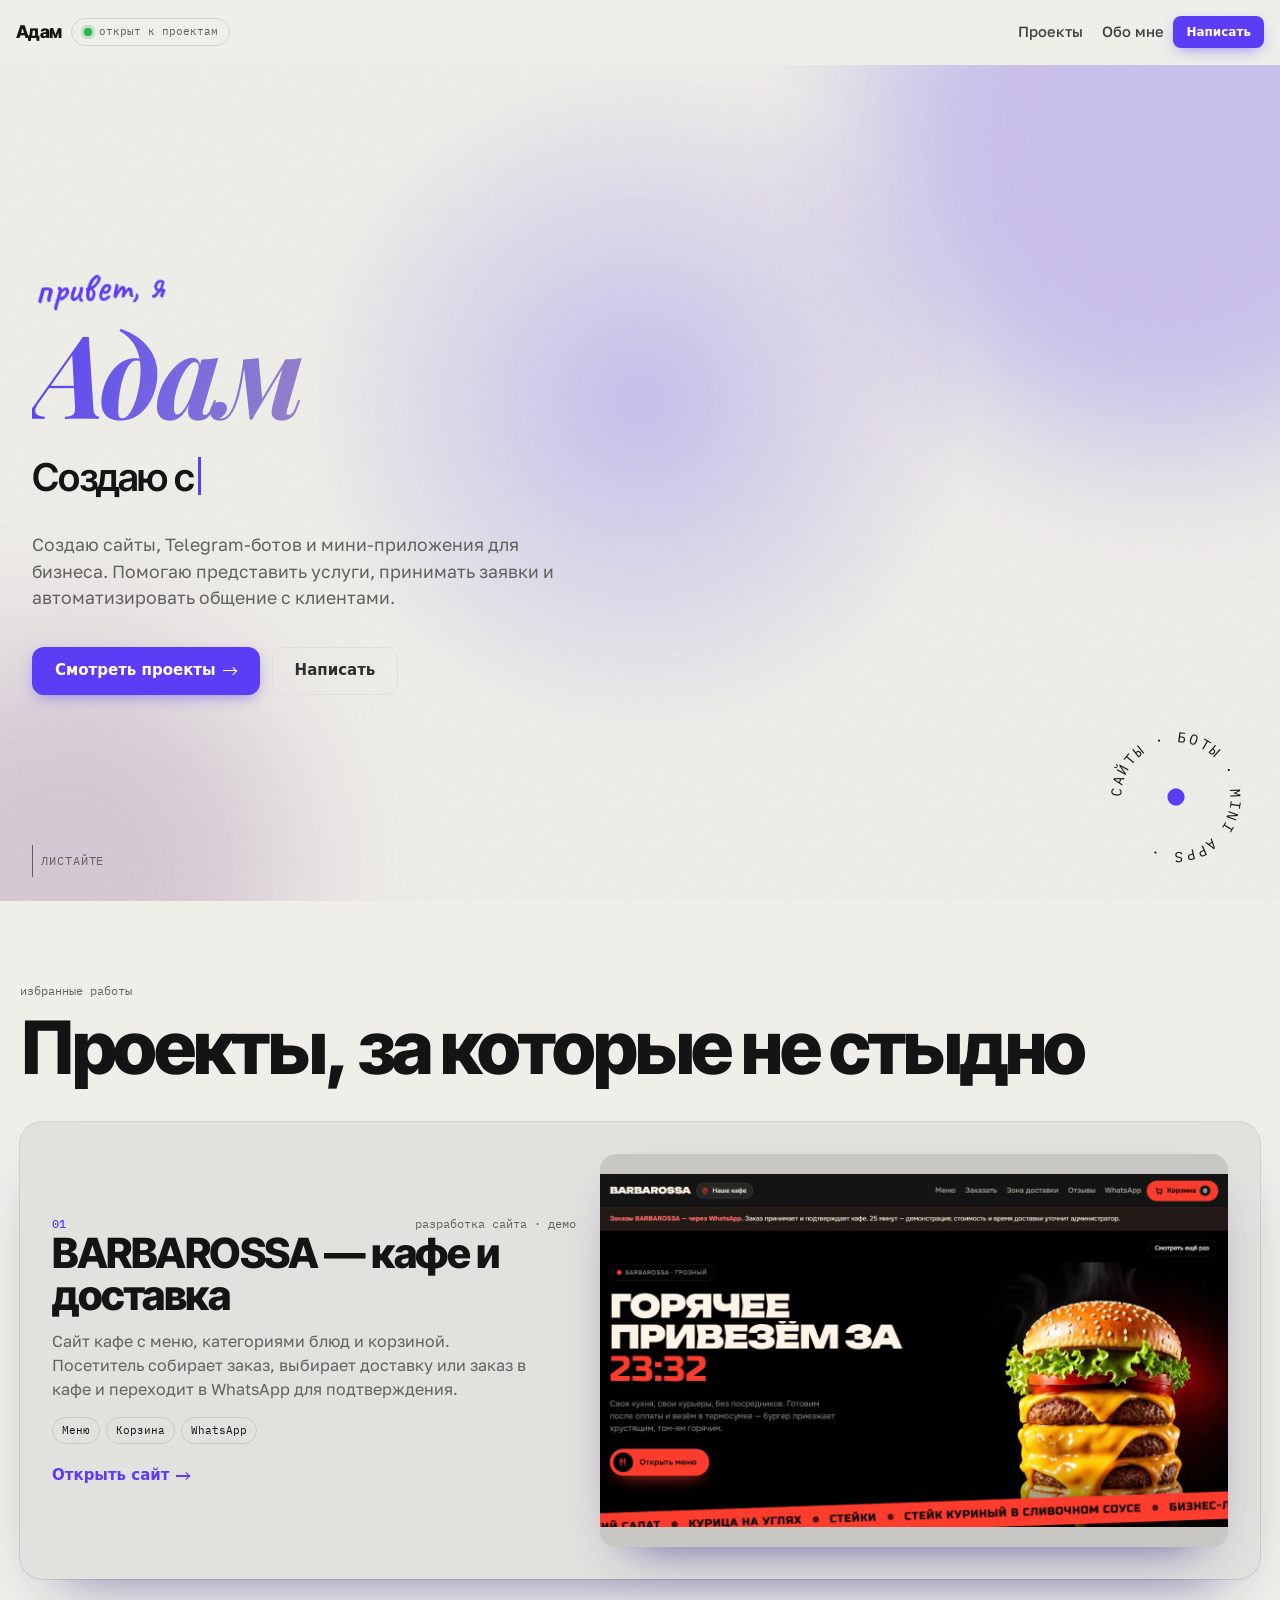
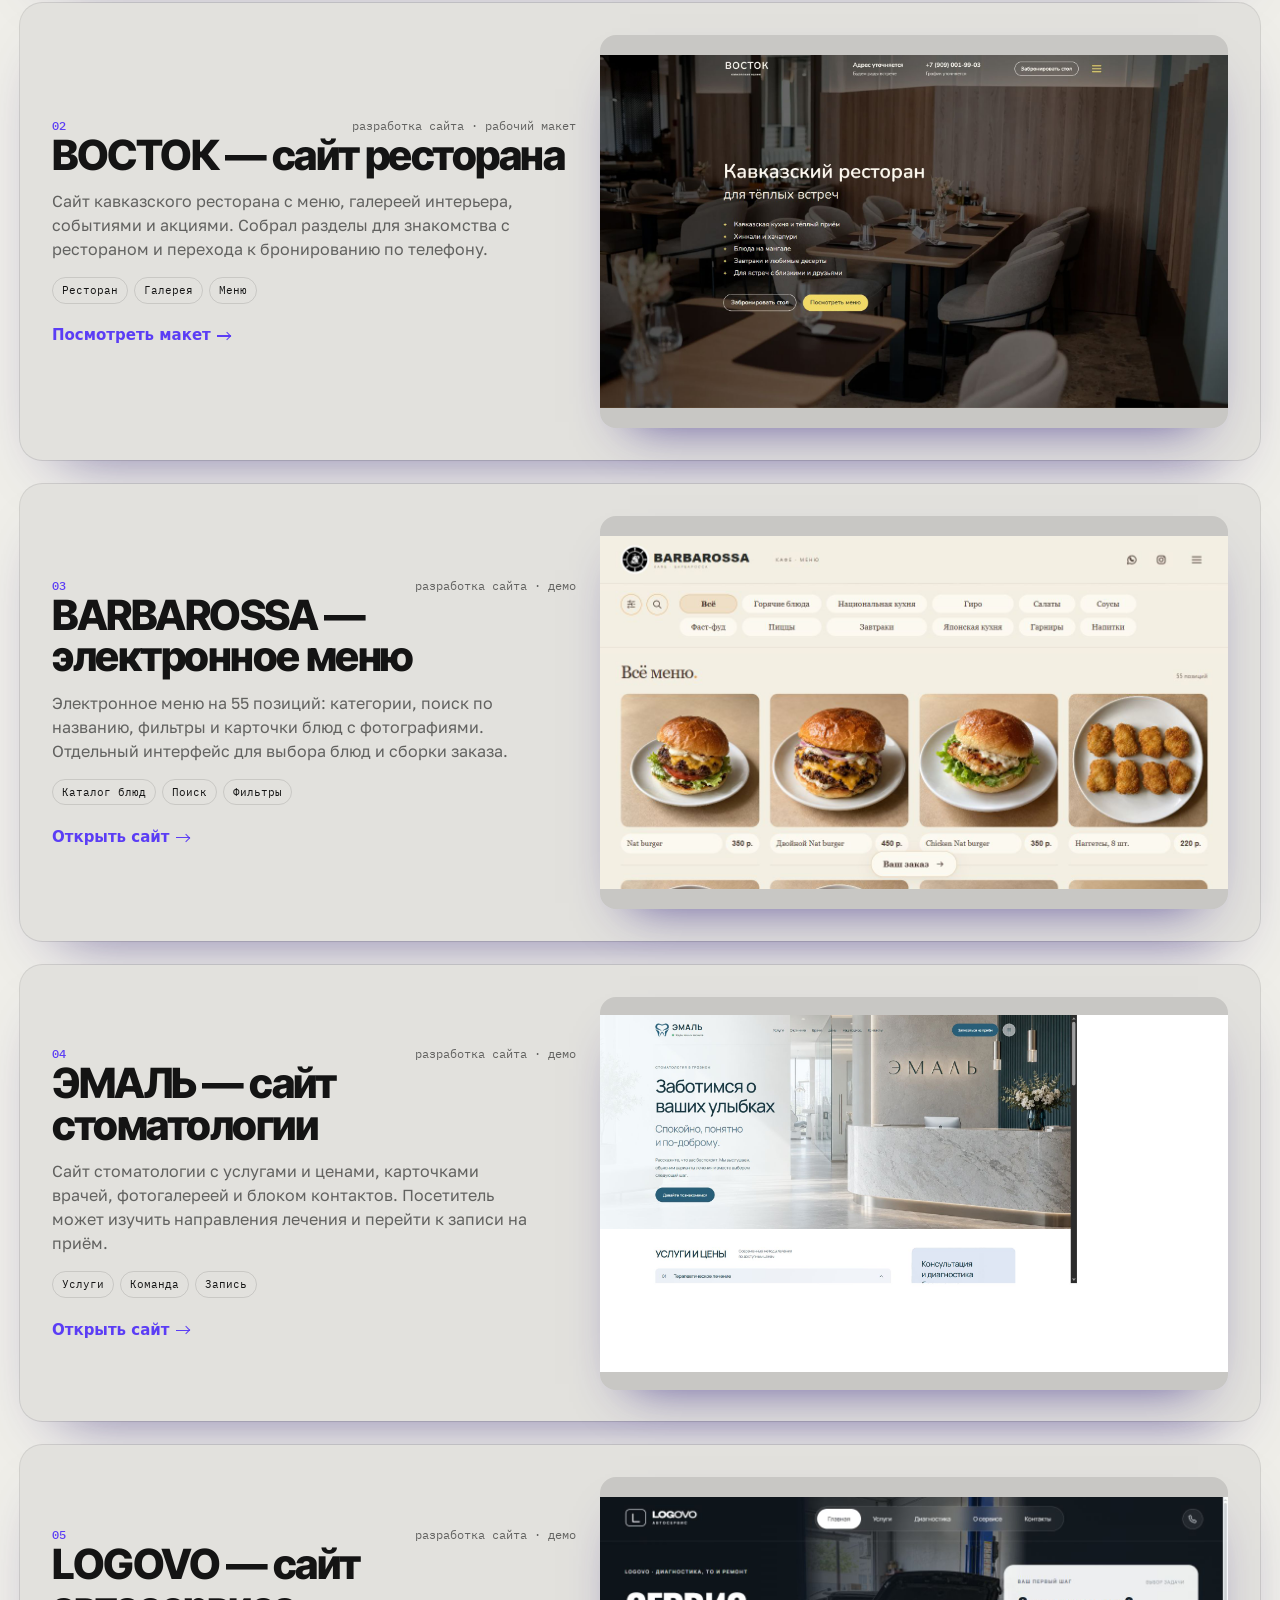
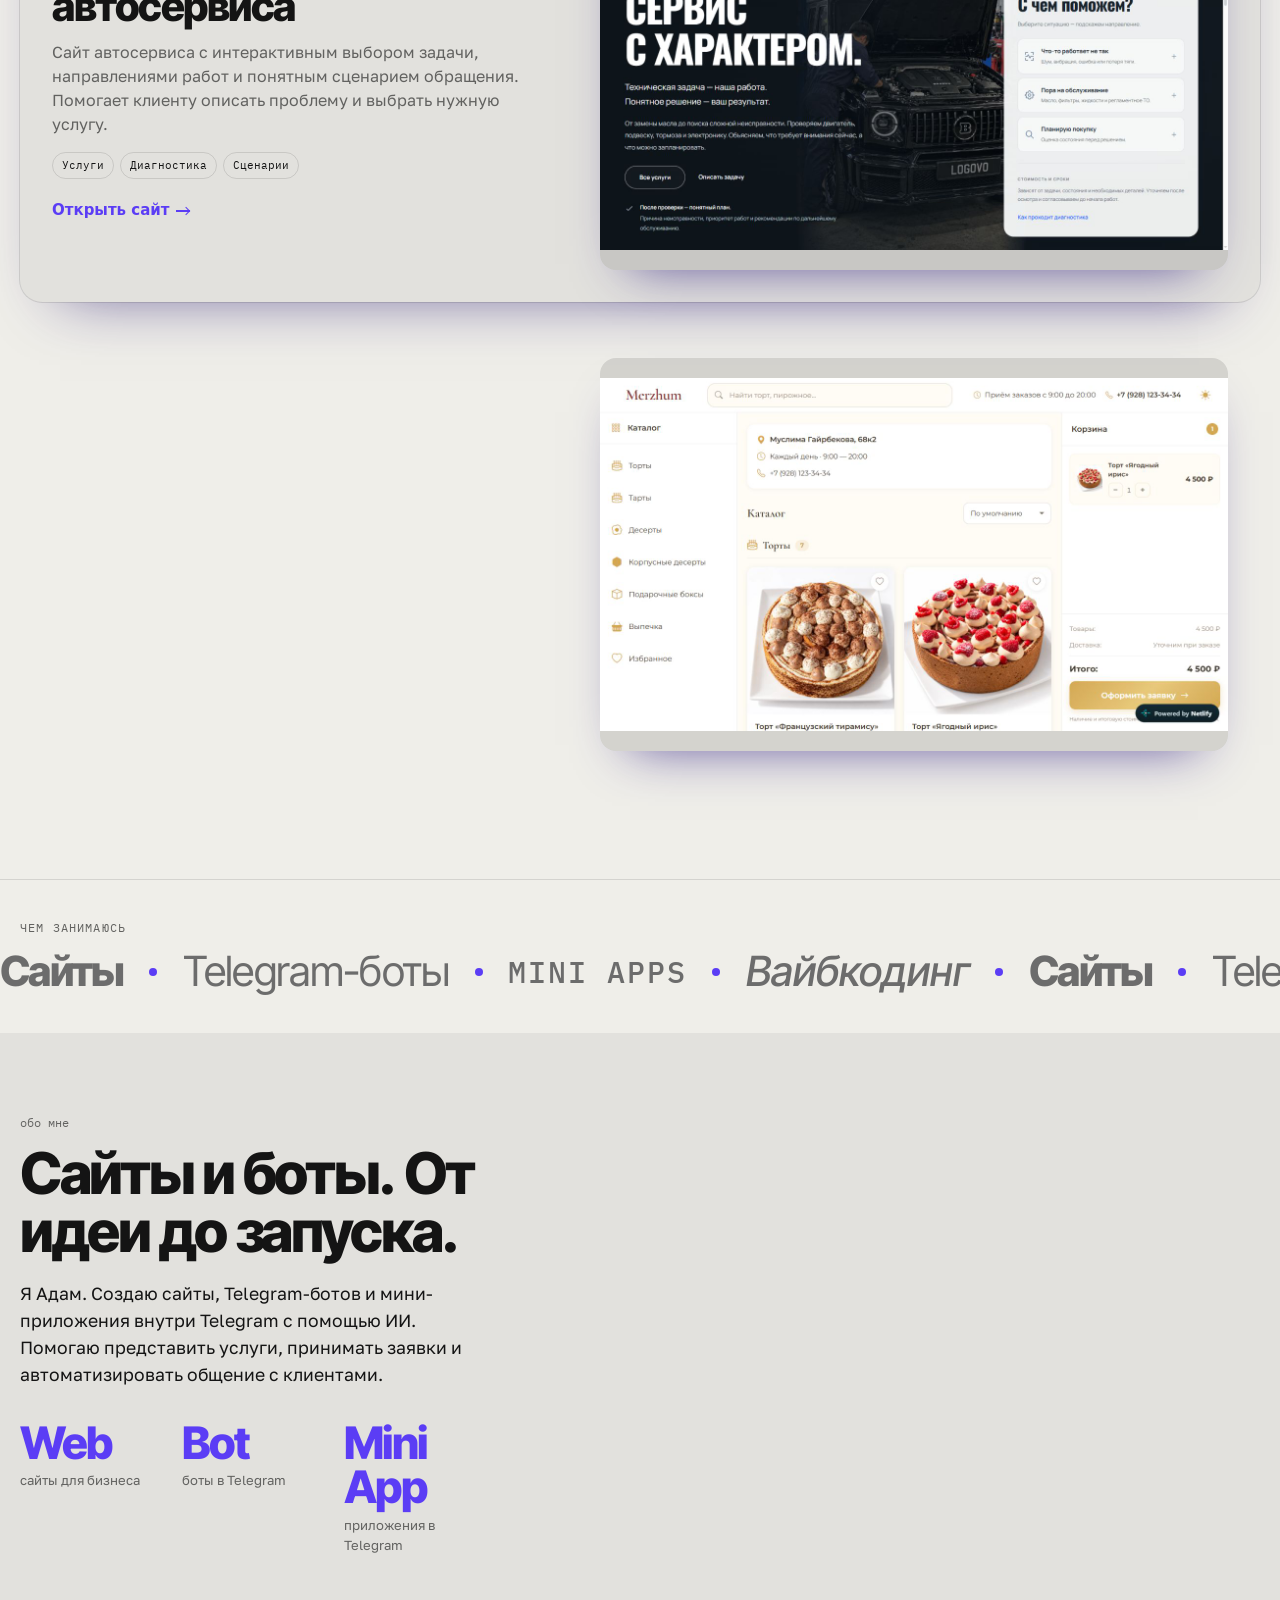
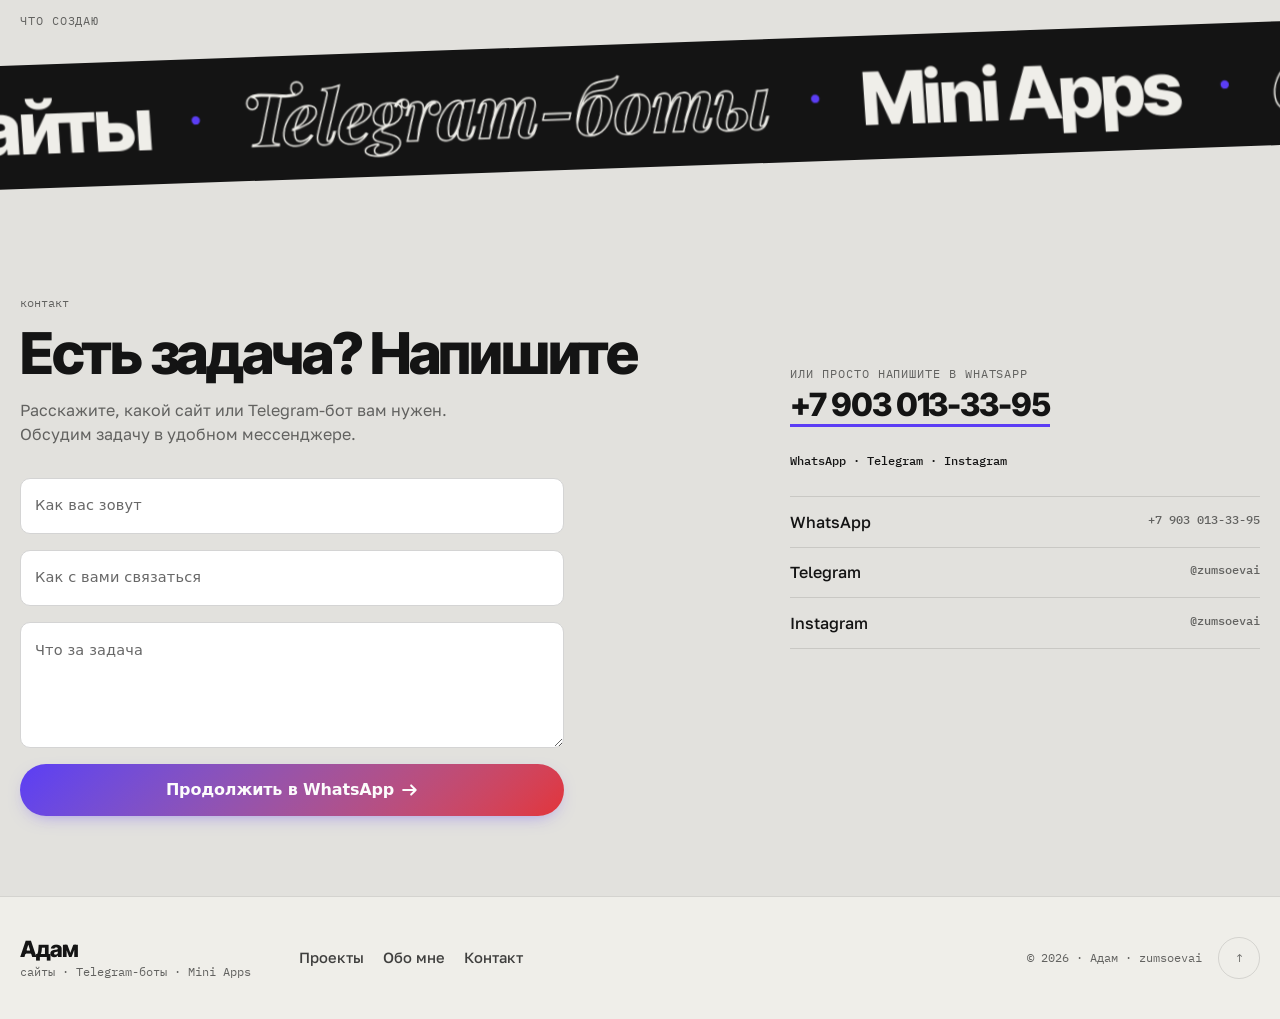
==== index.html @ 7d9c0798 "Update portfolio cases and remove portrait" ====
<!doctype html>
<html lang="ru">
  <head>
    <meta charset="UTF-8" />
    <meta name="viewport" content="width=device-width, initial-scale=1.0" />
    <meta name="theme-color" content="#efeee9" />
    <meta name="description" content="Адам — создание сайтов, Telegram-ботов и мини-приложений для бизнеса. Обсудить проект в WhatsApp или Telegram." />
    <meta name="robots" content="index, follow" />
    <link rel="canonical" href="https://nessa-coffee.github.io/zumsoevai/" />
    <meta property="og:type" content="website" />
    <meta property="og:locale" content="ru_RU" />
    <meta property="og:title" content="Адам — сайты и Telegram-боты" />
    <meta property="og:description" content="Сайты, Telegram-боты и Mini Apps для бизнеса. Посмотрите мои работы и напишите, чтобы обсудить ваш проект." />
    <meta property="og:url" content="https://nessa-coffee.github.io/zumsoevai/" />
    <meta property="og:image" content="https://nessa-coffee.github.io/zumsoevai/images/adam-portrait.png" />
    <meta property="og:image:alt" content="Адам — разработчик сайтов и Telegram-ботов" />
    <link rel="icon" type="image/svg+xml" href="./favicon.svg" />
    <title>Адам — сайты и Telegram-боты</title>
    <script type="module" crossorigin src="./assets/index-DR3SER7Z.js"></script>
    <link rel="stylesheet" crossorigin href="./assets/index-eLuvN8EP.css">
  </head>
  <body>
    <div id="root"></div>
    <noscript>Адам — сайты и Telegram-боты. Напишите в <a href="https://t.me/zumsoevai">Telegram</a> или <a href="https://wa.me/79030133395">WhatsApp</a>.</noscript>
  </body>
</html>
---- assets/index-eLuvN8EP.css ----
*,*:before,*:after{box-sizing:border-box}html{scroll-behavior:smooth;scroll-padding-top:5rem;background:#efeee9}body{margin:0}button,input,textarea{font:inherit}.page-shell{min-height:100dvh}.skip-link{position:fixed;top:-5rem;left:1rem;z-index:100;padding:.8rem 1rem;background:#5b3df5;color:#fff;border-radius:.5rem}.skip-link:focus{top:1rem}[data-vibeui-block=contact-021] [data-part=sent] a{color:#5b3df5;font-weight:600}[data-vibeui-block=contact-021] [data-part=sent] button{background:none;border:0;padding:.5rem 0;color:inherit;text-decoration:underline;cursor:pointer}[data-vibeui-block=about-014] [data-part=pic] img{object-position:center 35%}[data-vibeui-block=contact-021] [data-part=pic] img{object-position:center 24%}@media(prefers-reduced-motion:reduce){html{scroll-behavior:auto}}
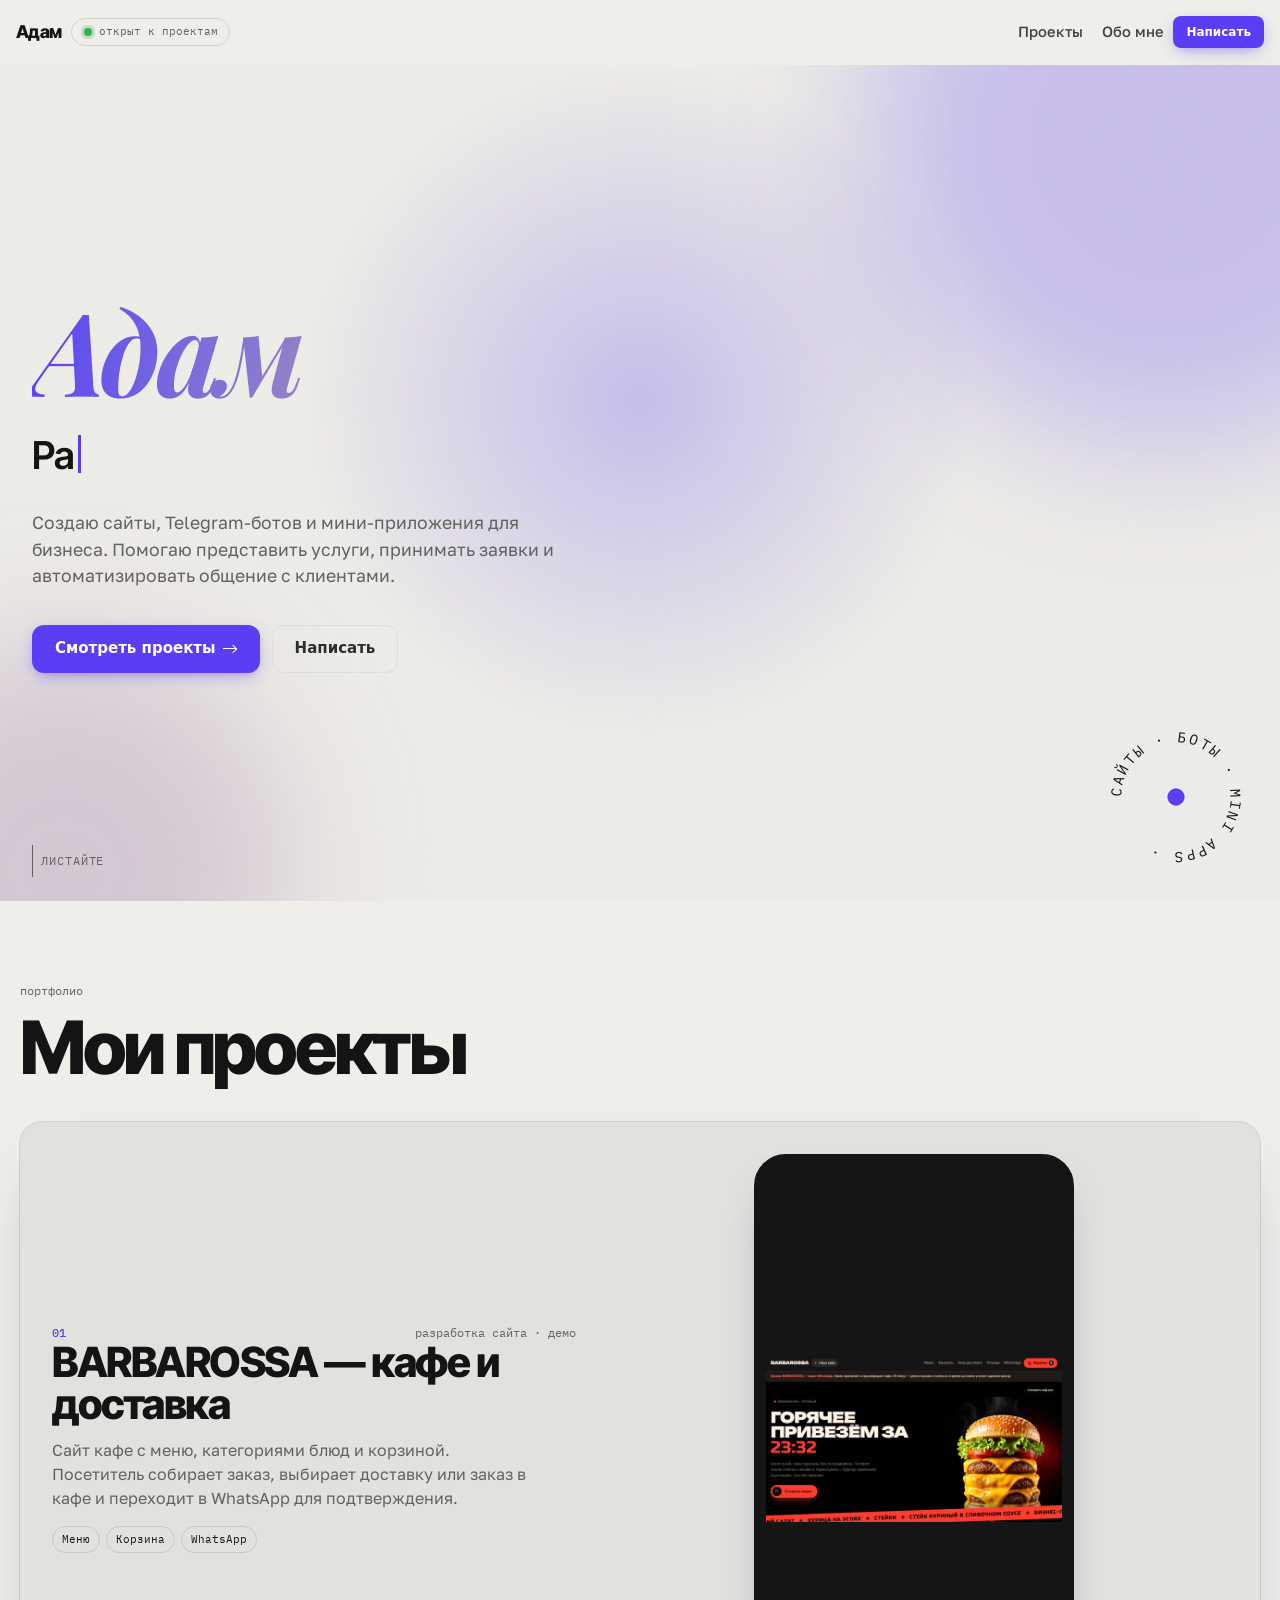
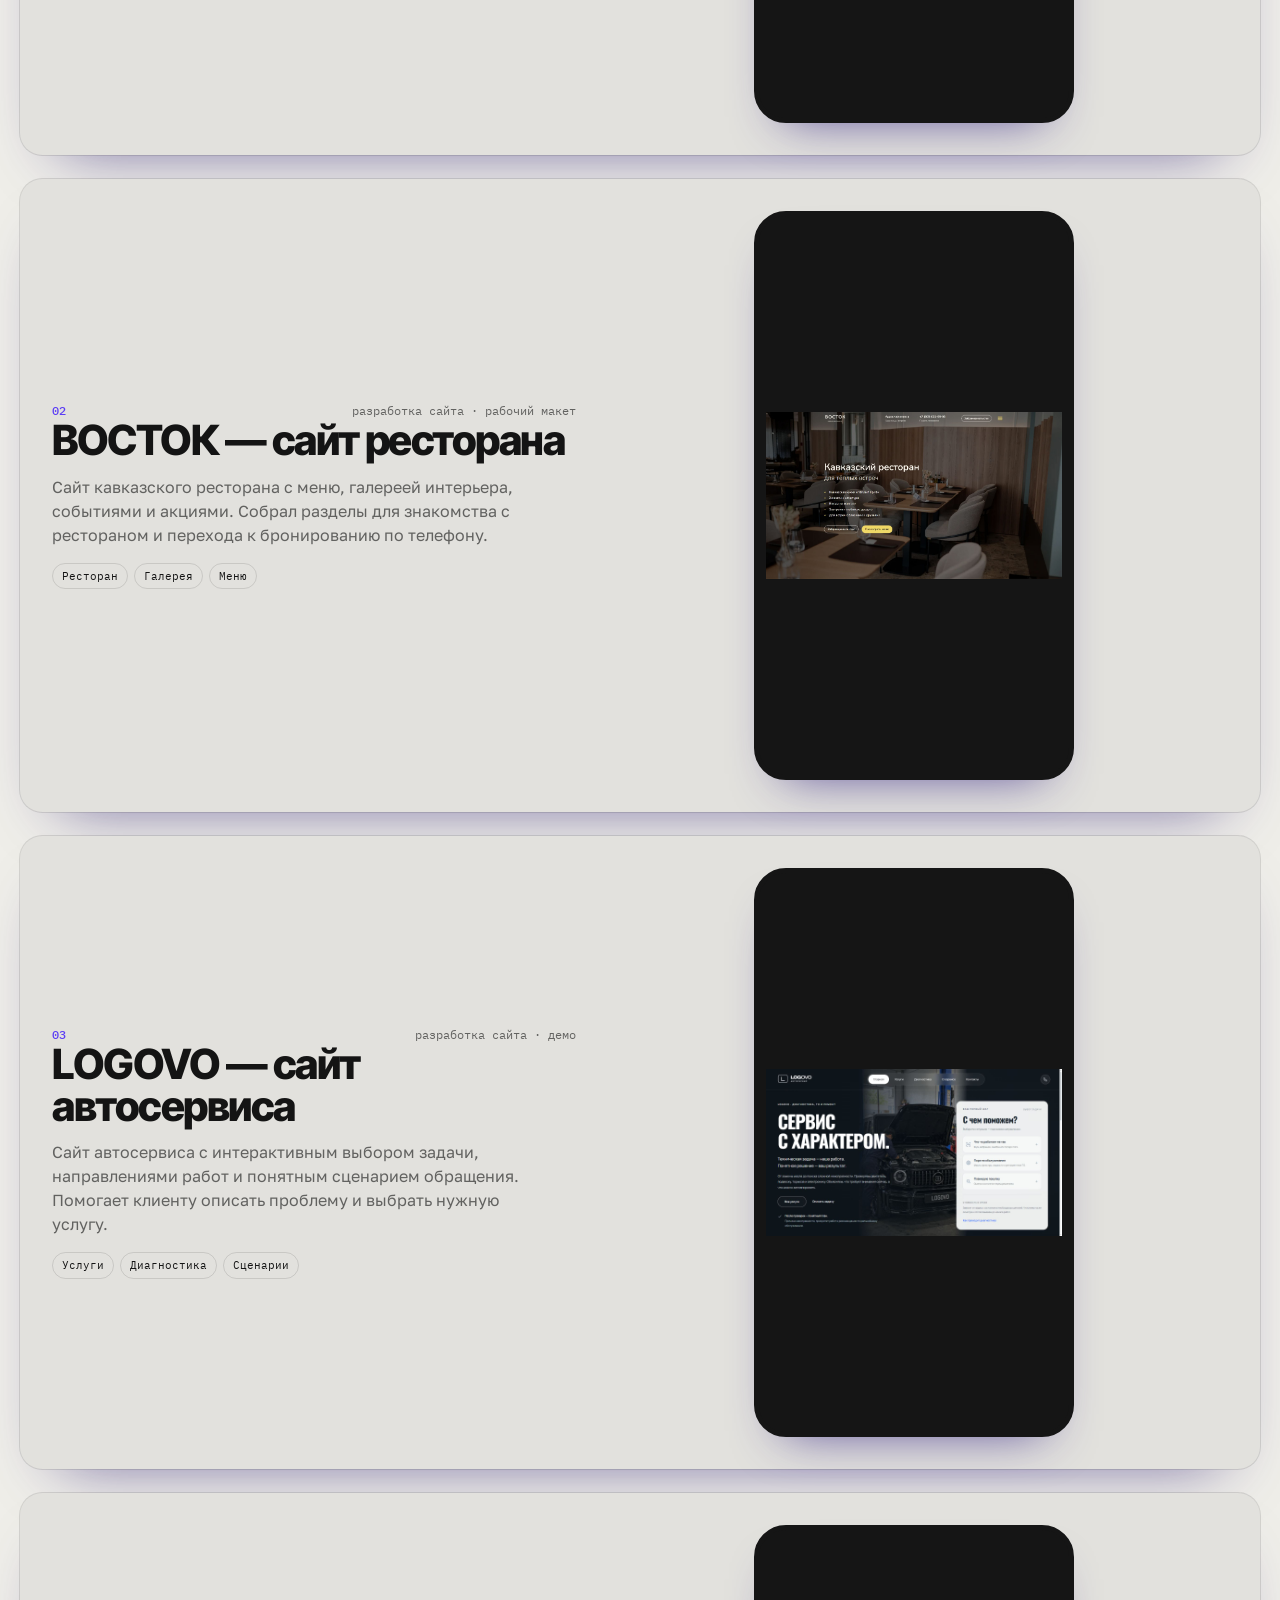
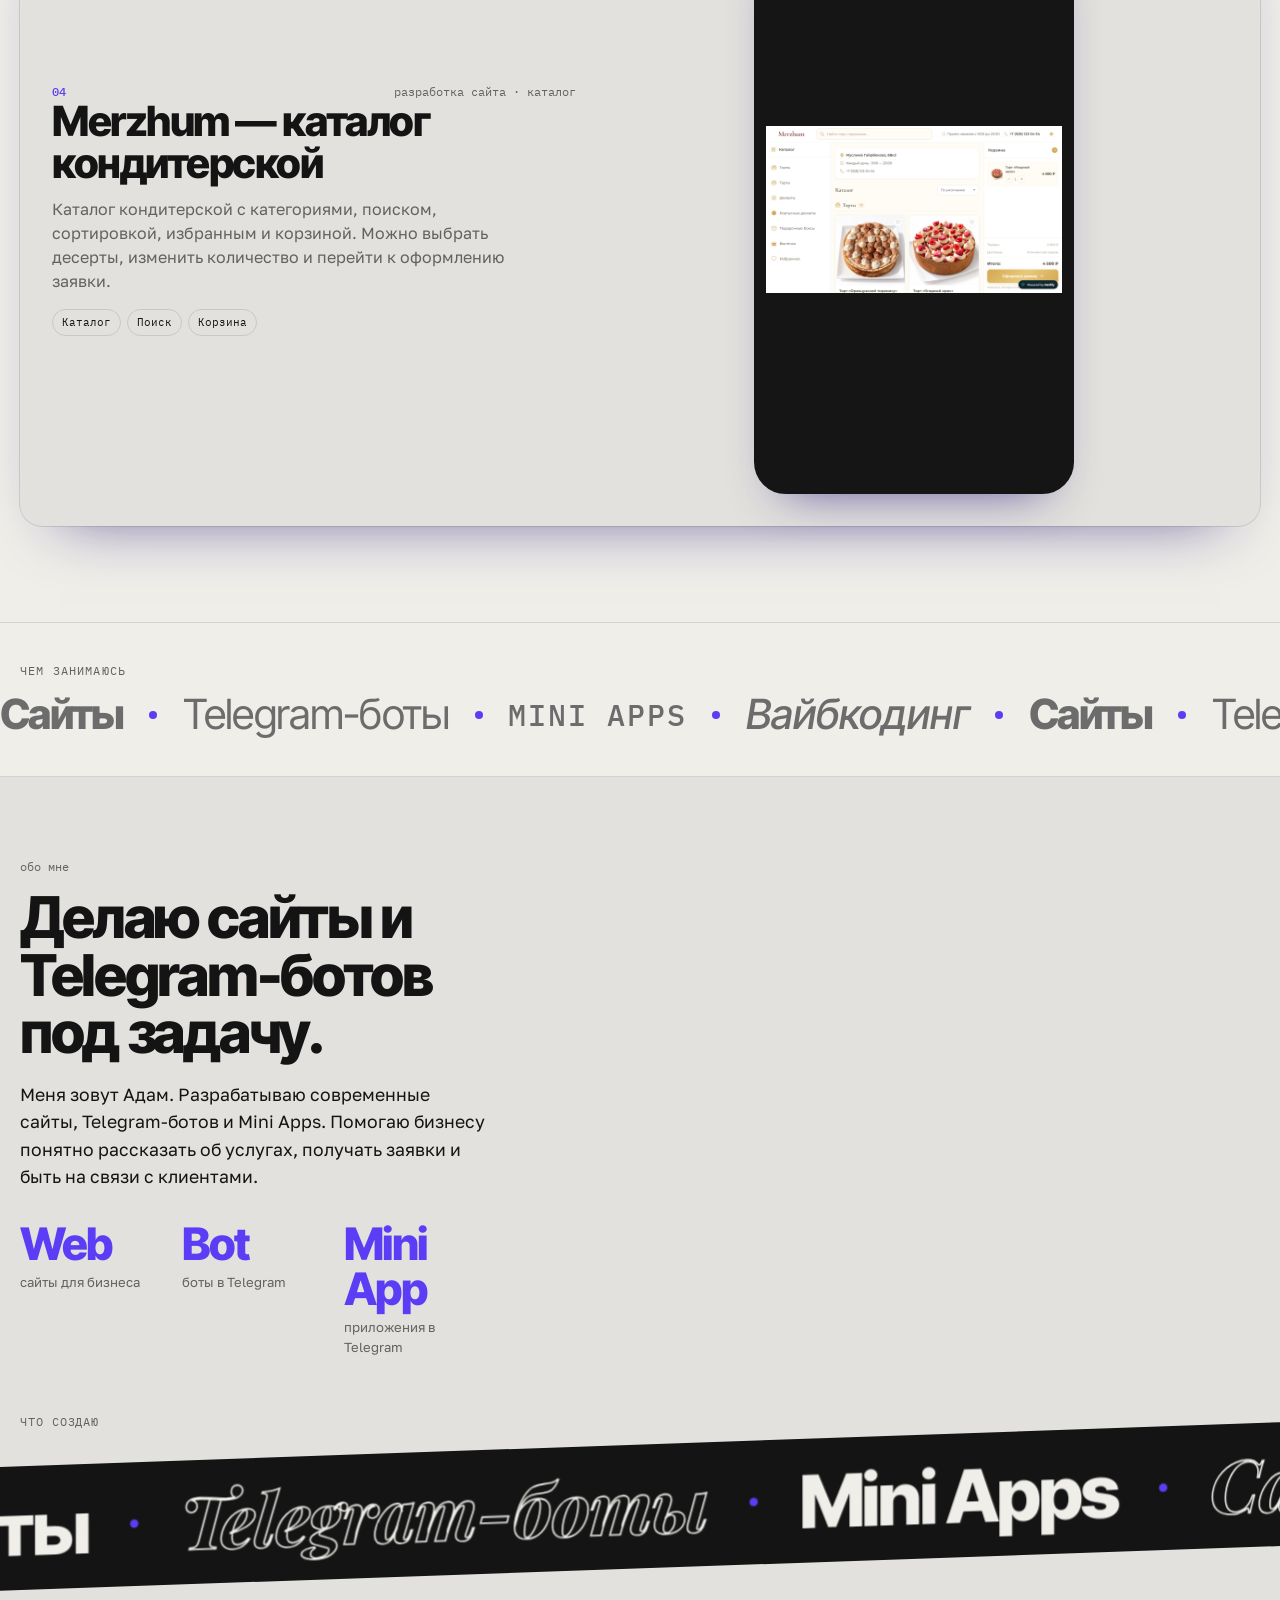
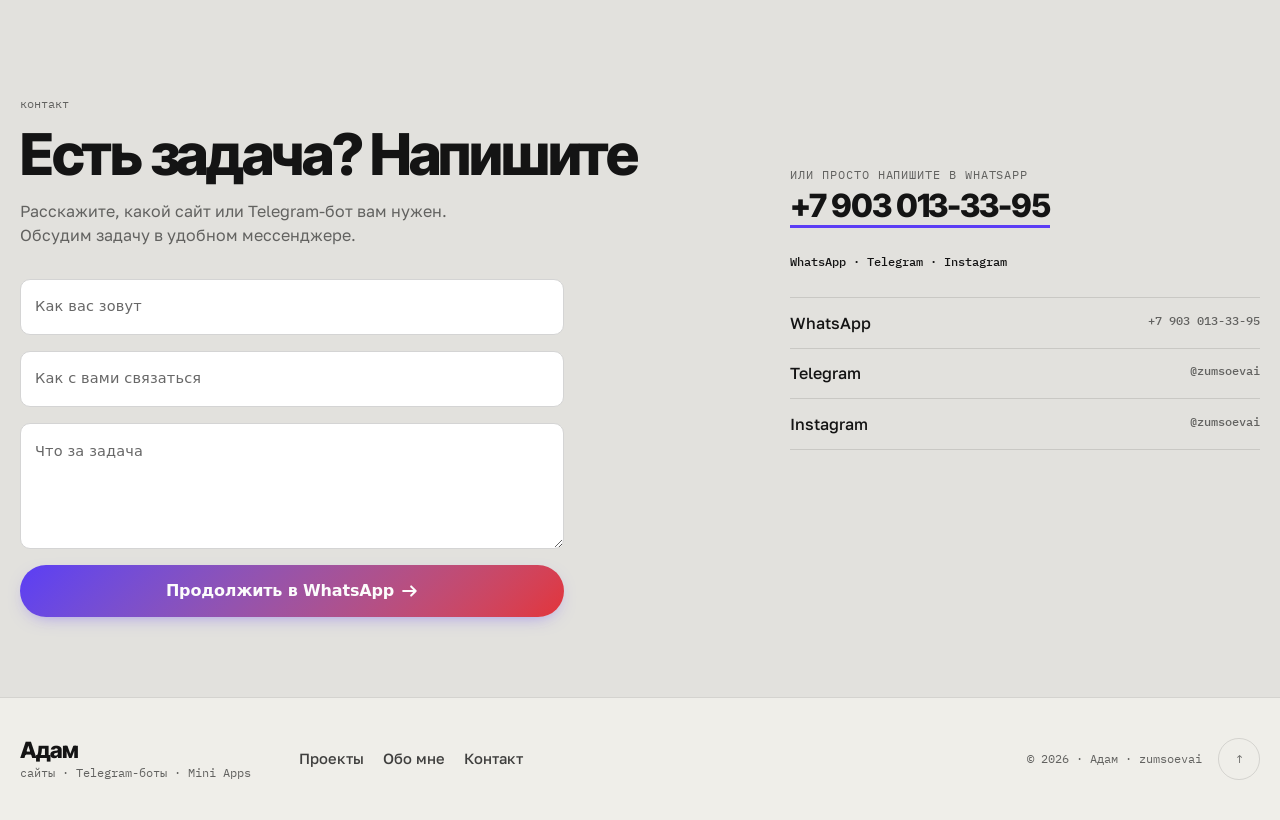
==== commit 7836128e: "Refine portfolio projects and mobile previews" ====
--- a/index.html
+++ b/index.html
@@ -16,7 +16,7 @@
     <meta property="og:image:alt" content="Адам — разработчик сайтов и Telegram-ботов" />
     <link rel="icon" type="image/svg+xml" href="./favicon.svg" />
     <title>Адам — сайты и Telegram-боты</title>
-    <script type="module" crossorigin src="./assets/index-DR3SER7Z.js"></script>
+    <script type="module" crossorigin src="./assets/index-VKEXySIJ.js"></script>
     <link rel="stylesheet" crossorigin href="./assets/index-eLuvN8EP.css">
   </head>
   <body>
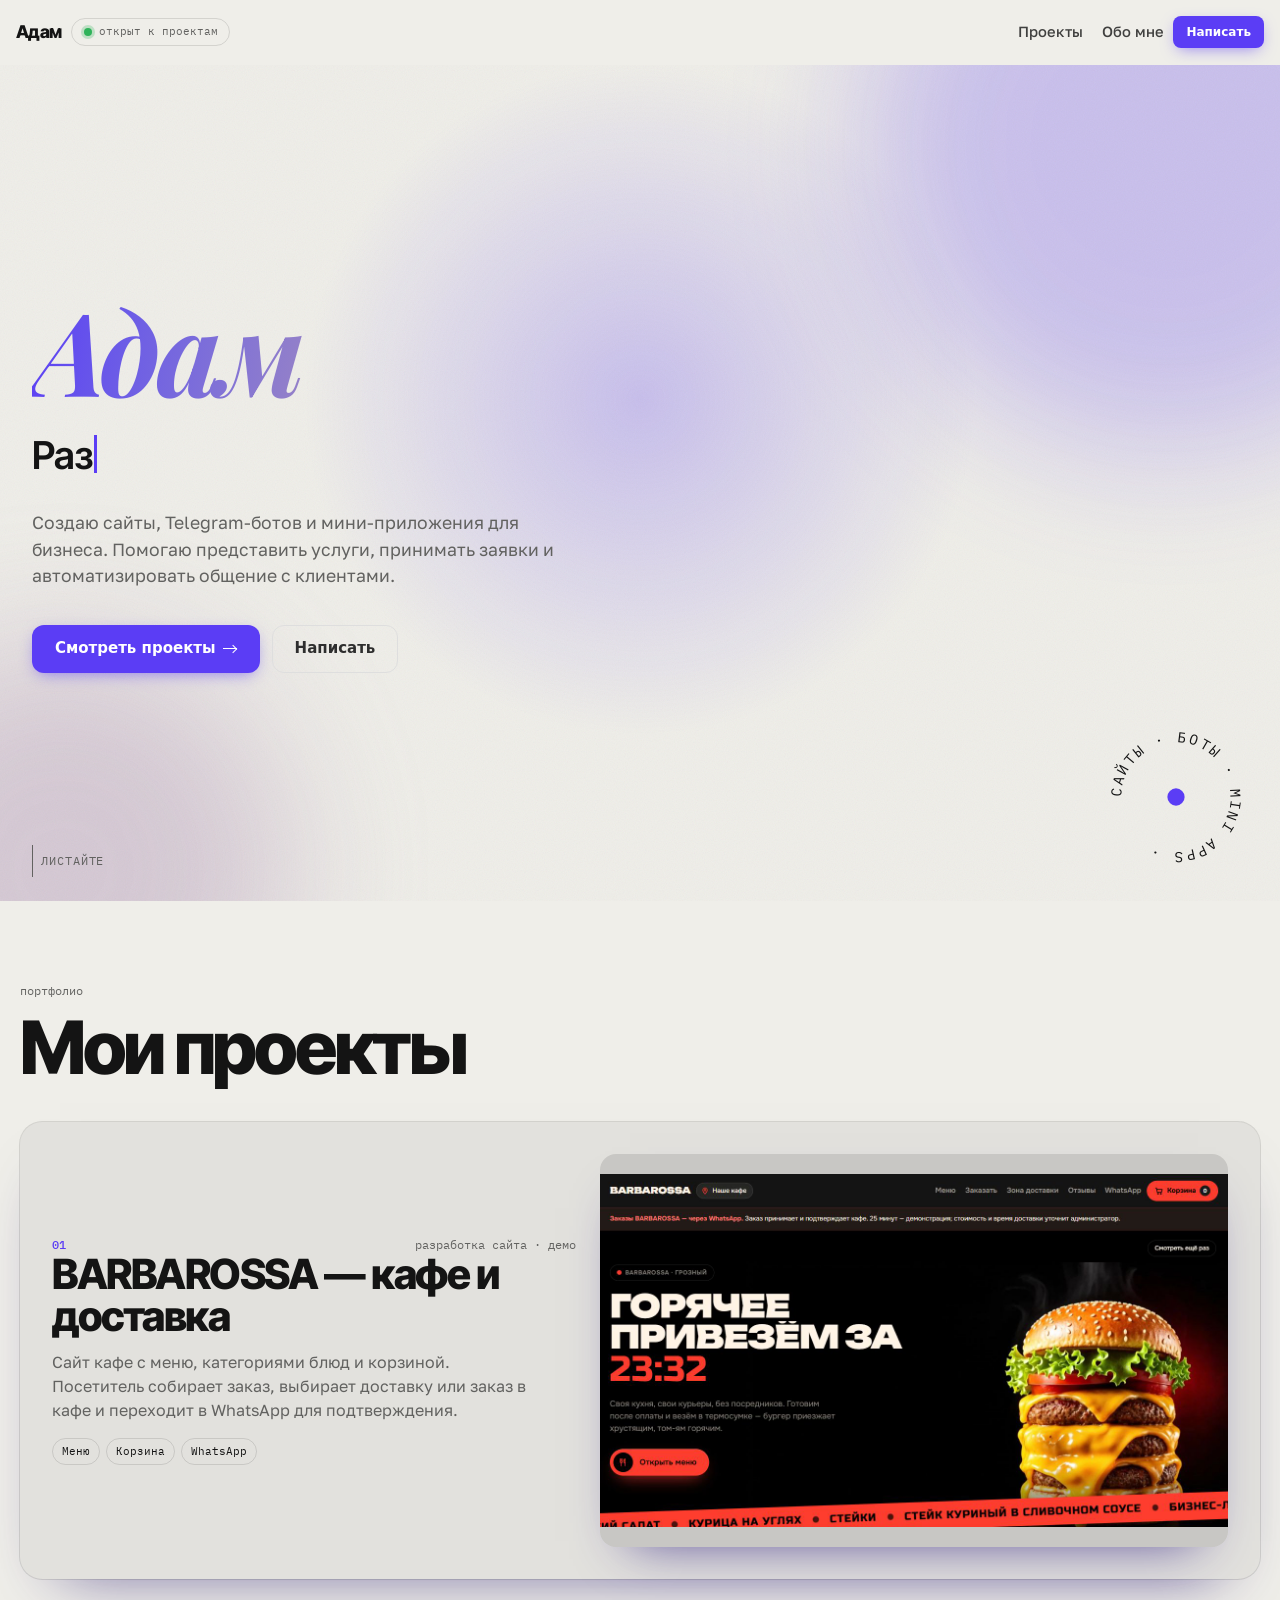
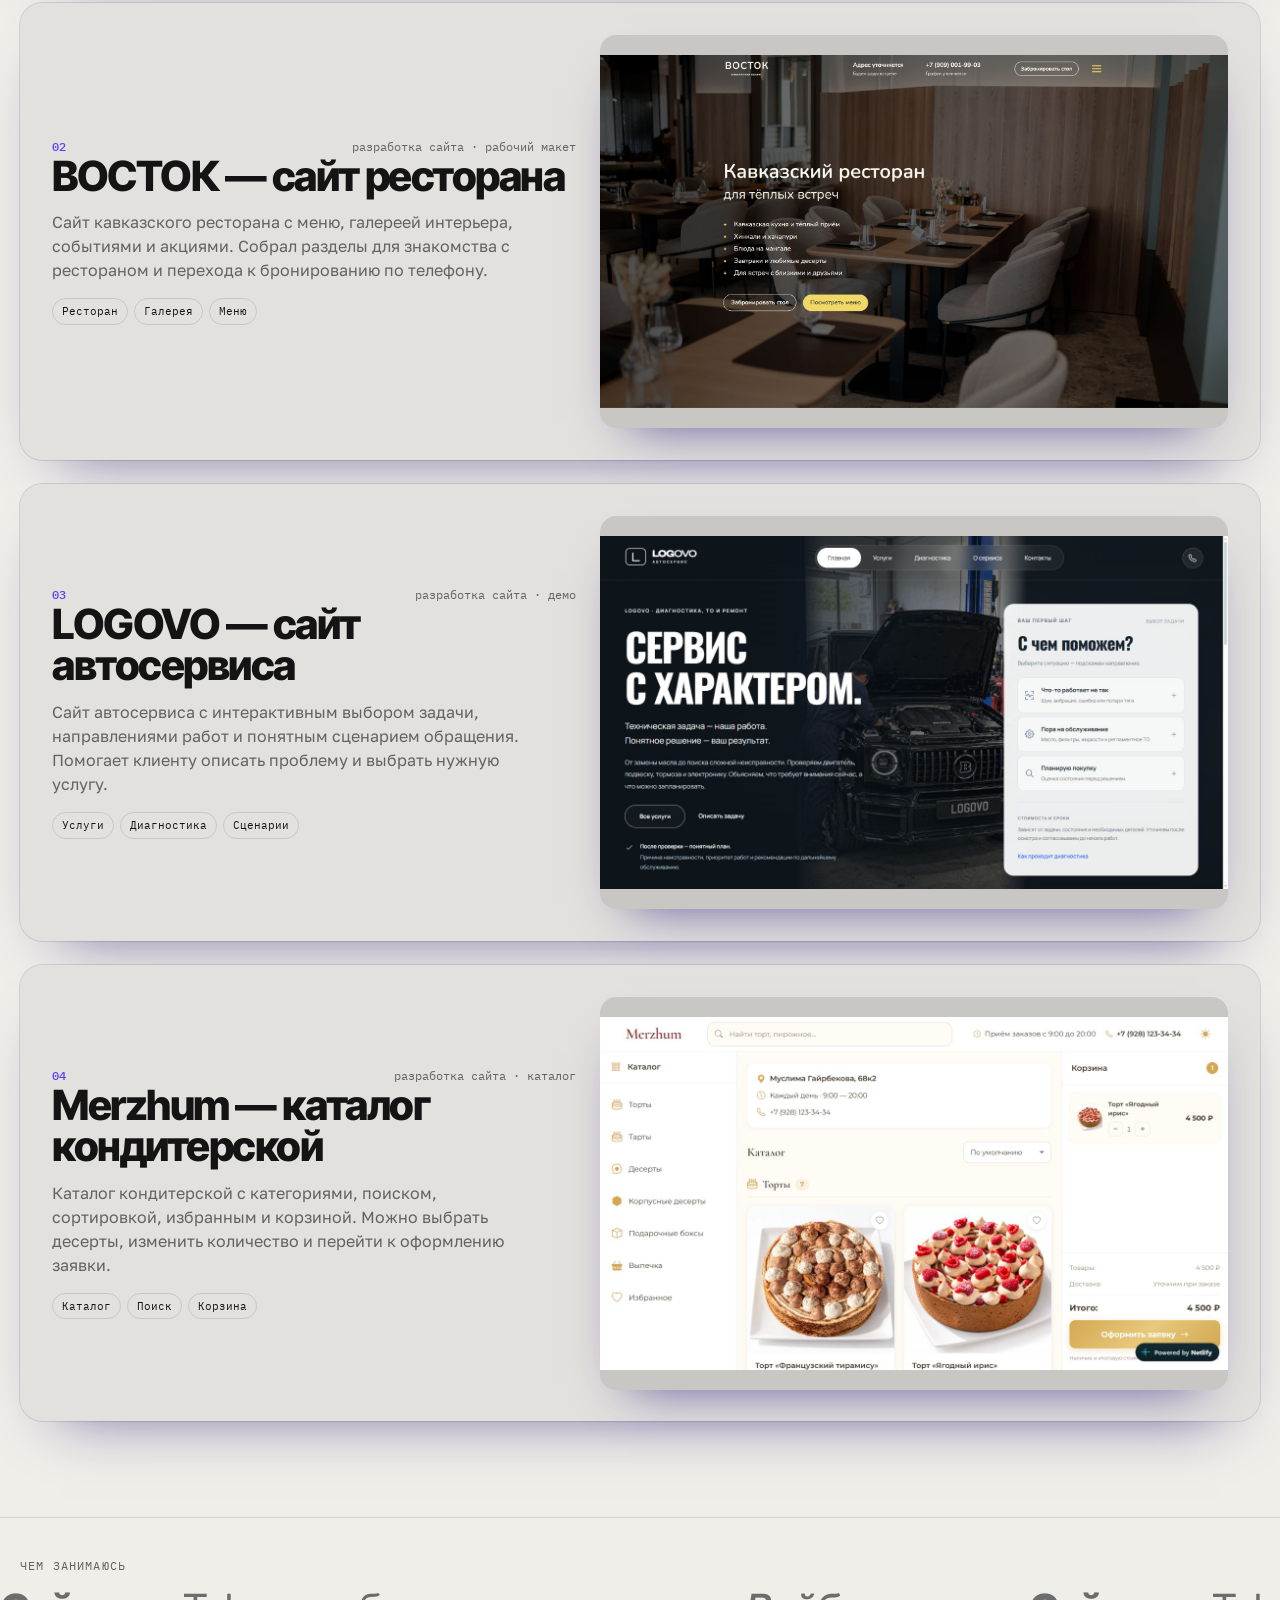
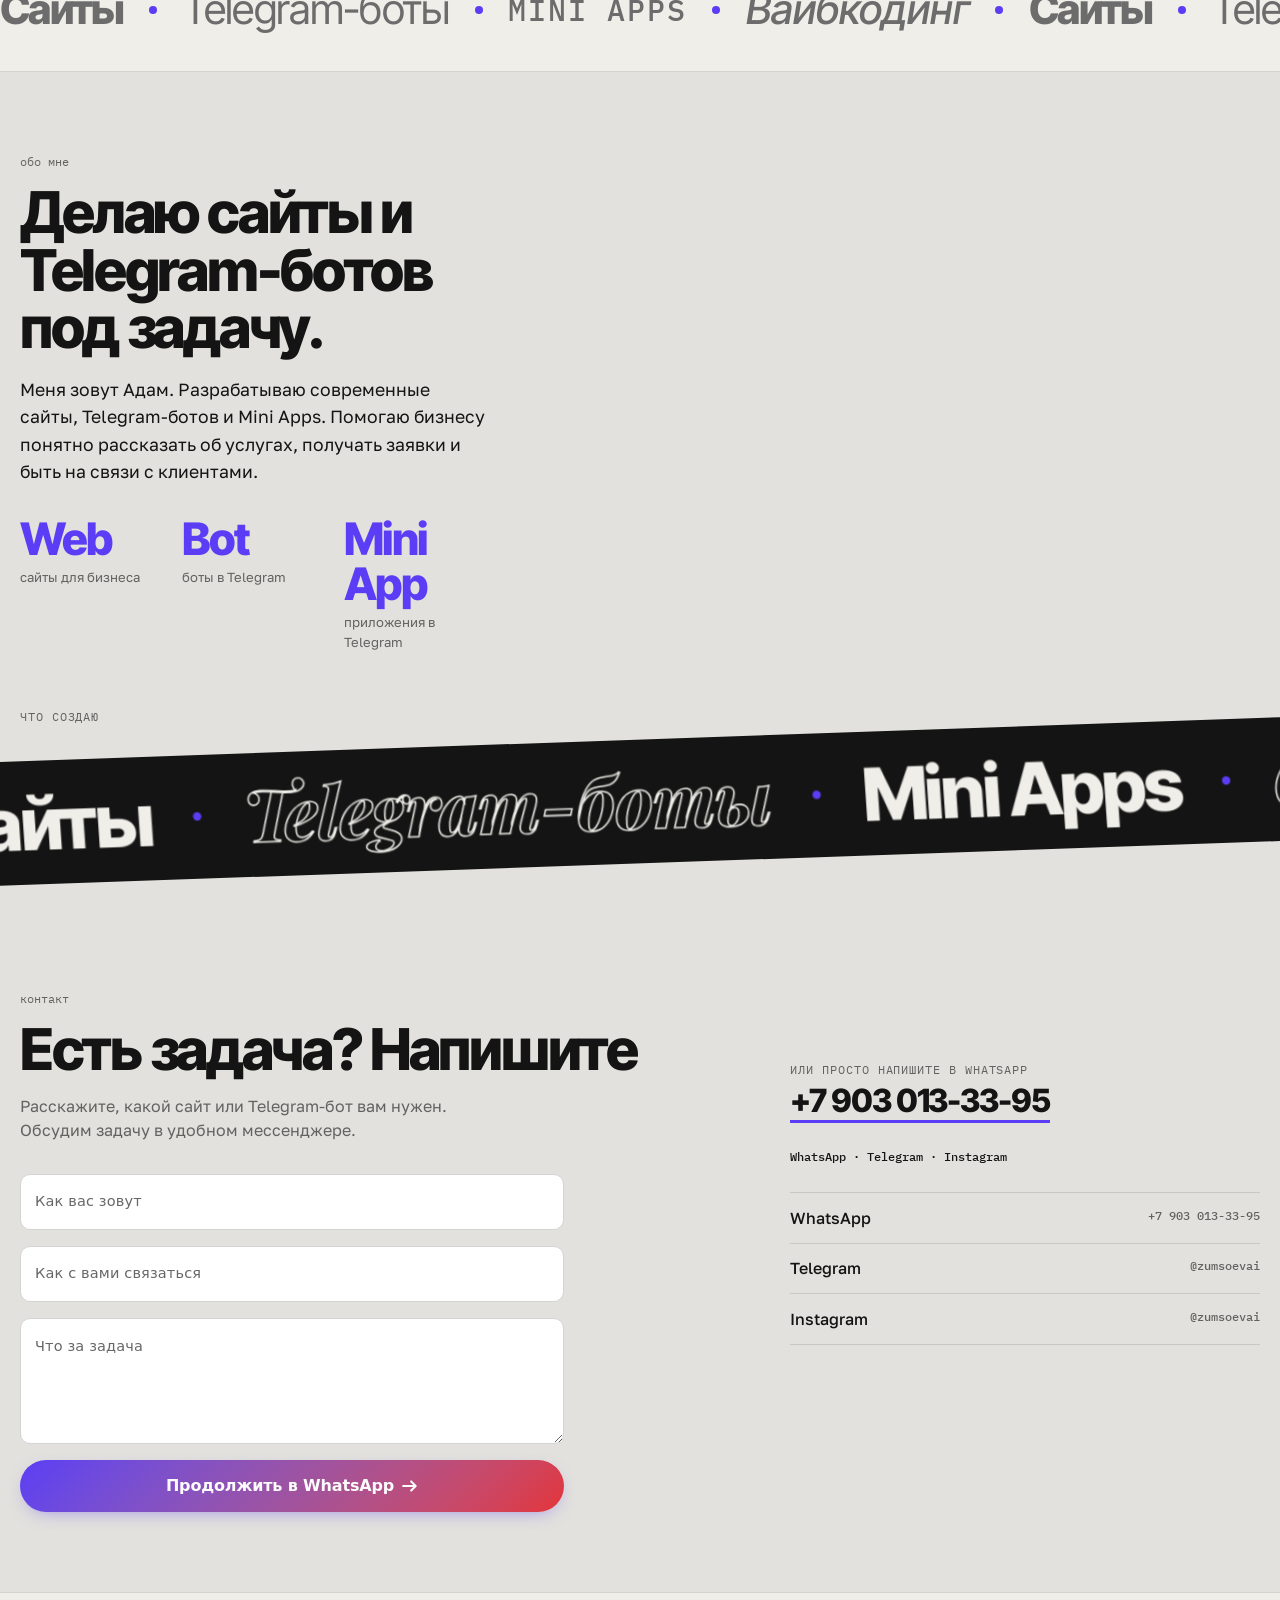
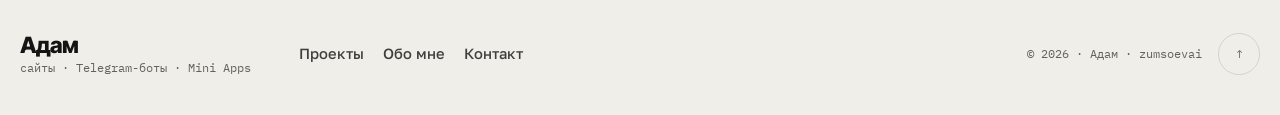
==== commit 6de411ac: "Restore wide project cards" ====
--- a/index.html
+++ b/index.html
@@ -16,7 +16,7 @@
     <meta property="og:image:alt" content="Адам — разработчик сайтов и Telegram-ботов" />
     <link rel="icon" type="image/svg+xml" href="./favicon.svg" />
     <title>Адам — сайты и Telegram-боты</title>
-    <script type="module" crossorigin src="./assets/index-VKEXySIJ.js"></script>
+    <script type="module" crossorigin src="./assets/index-C3W5EVlf.js"></script>
     <link rel="stylesheet" crossorigin href="./assets/index-eLuvN8EP.css">
   </head>
   <body>
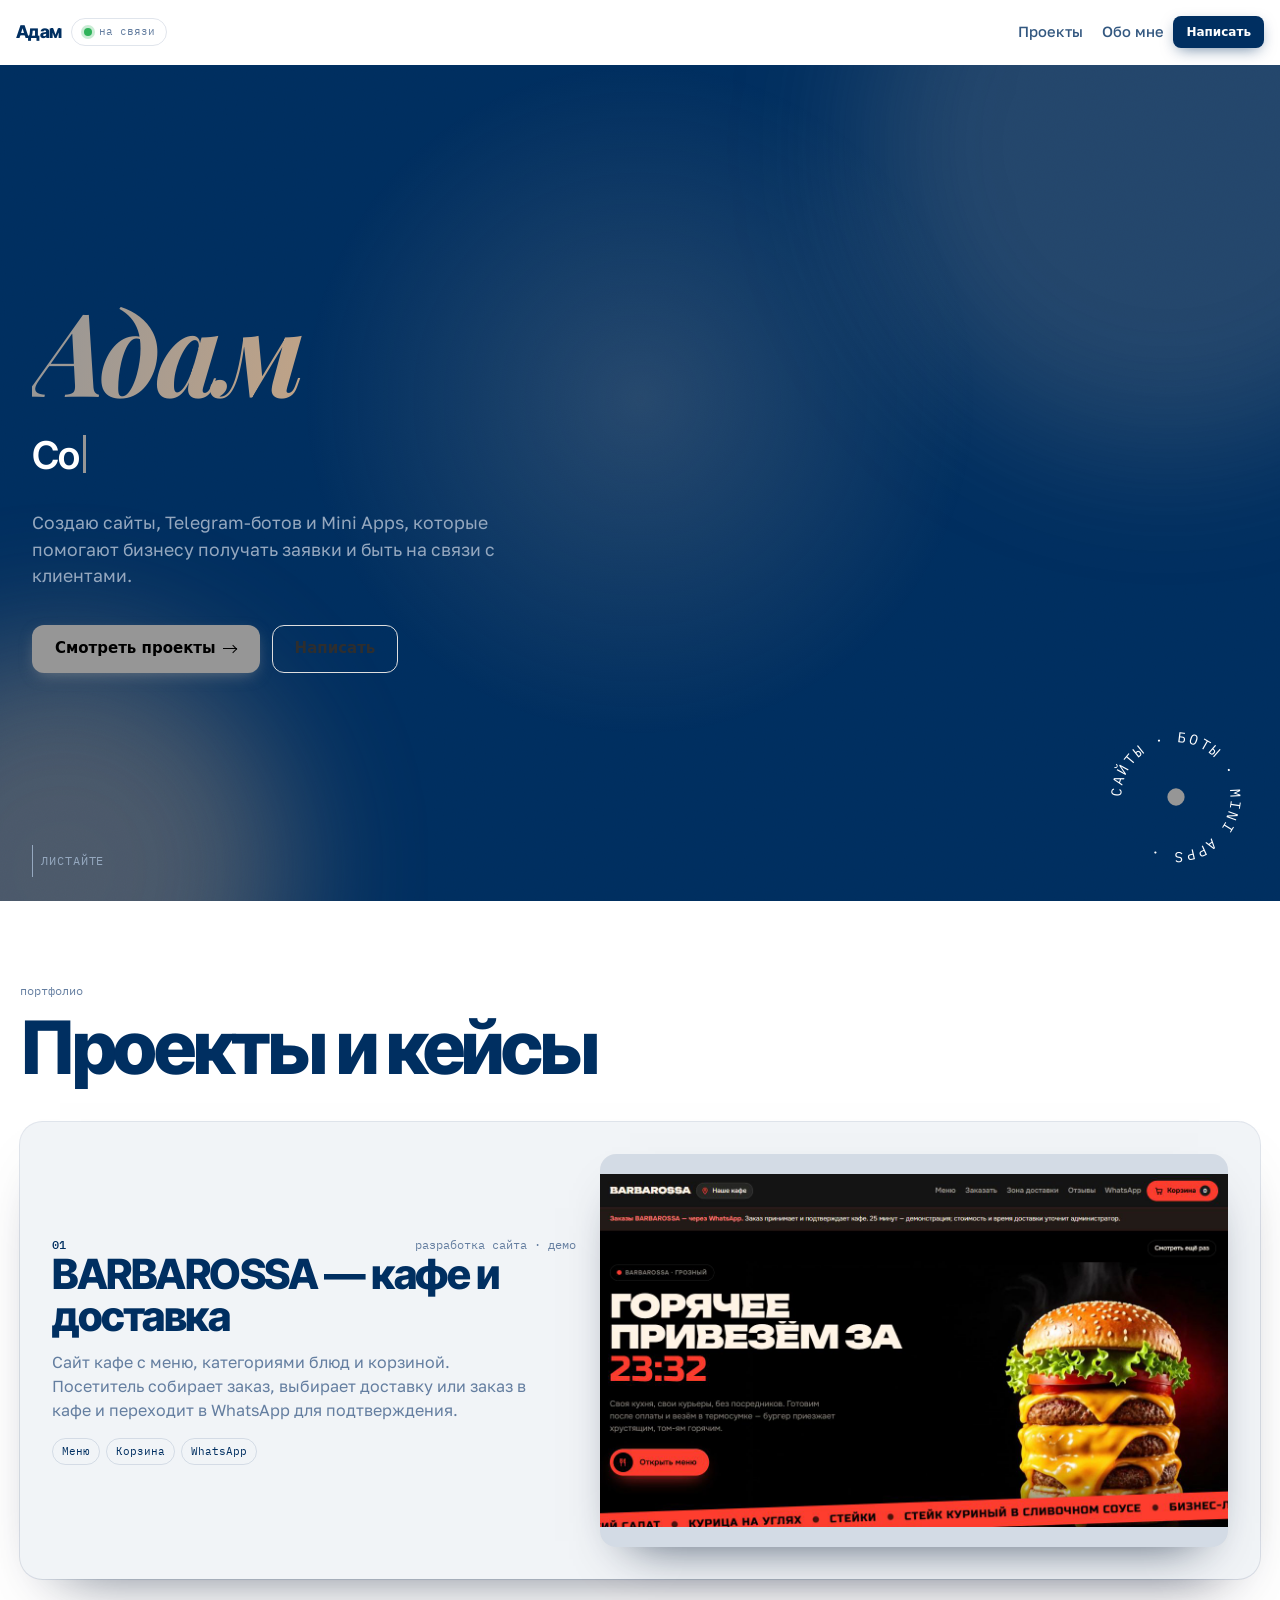
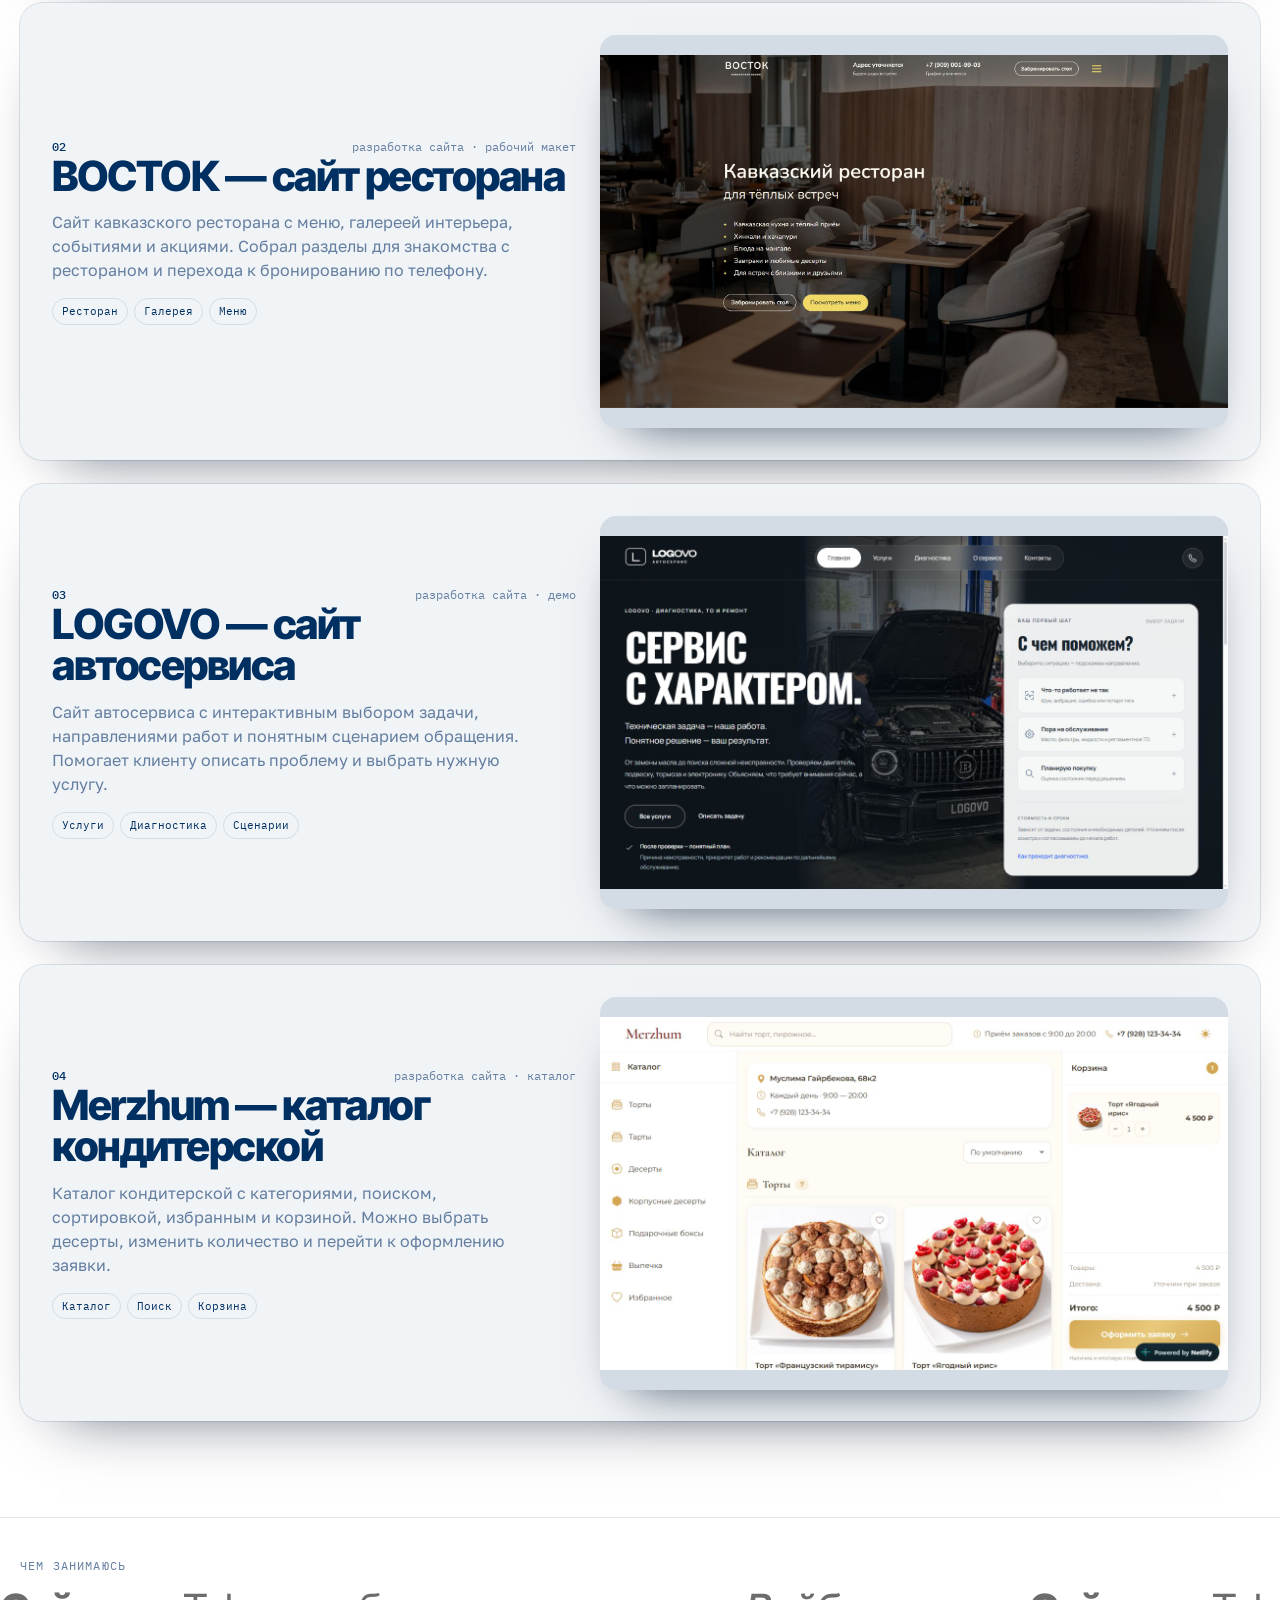
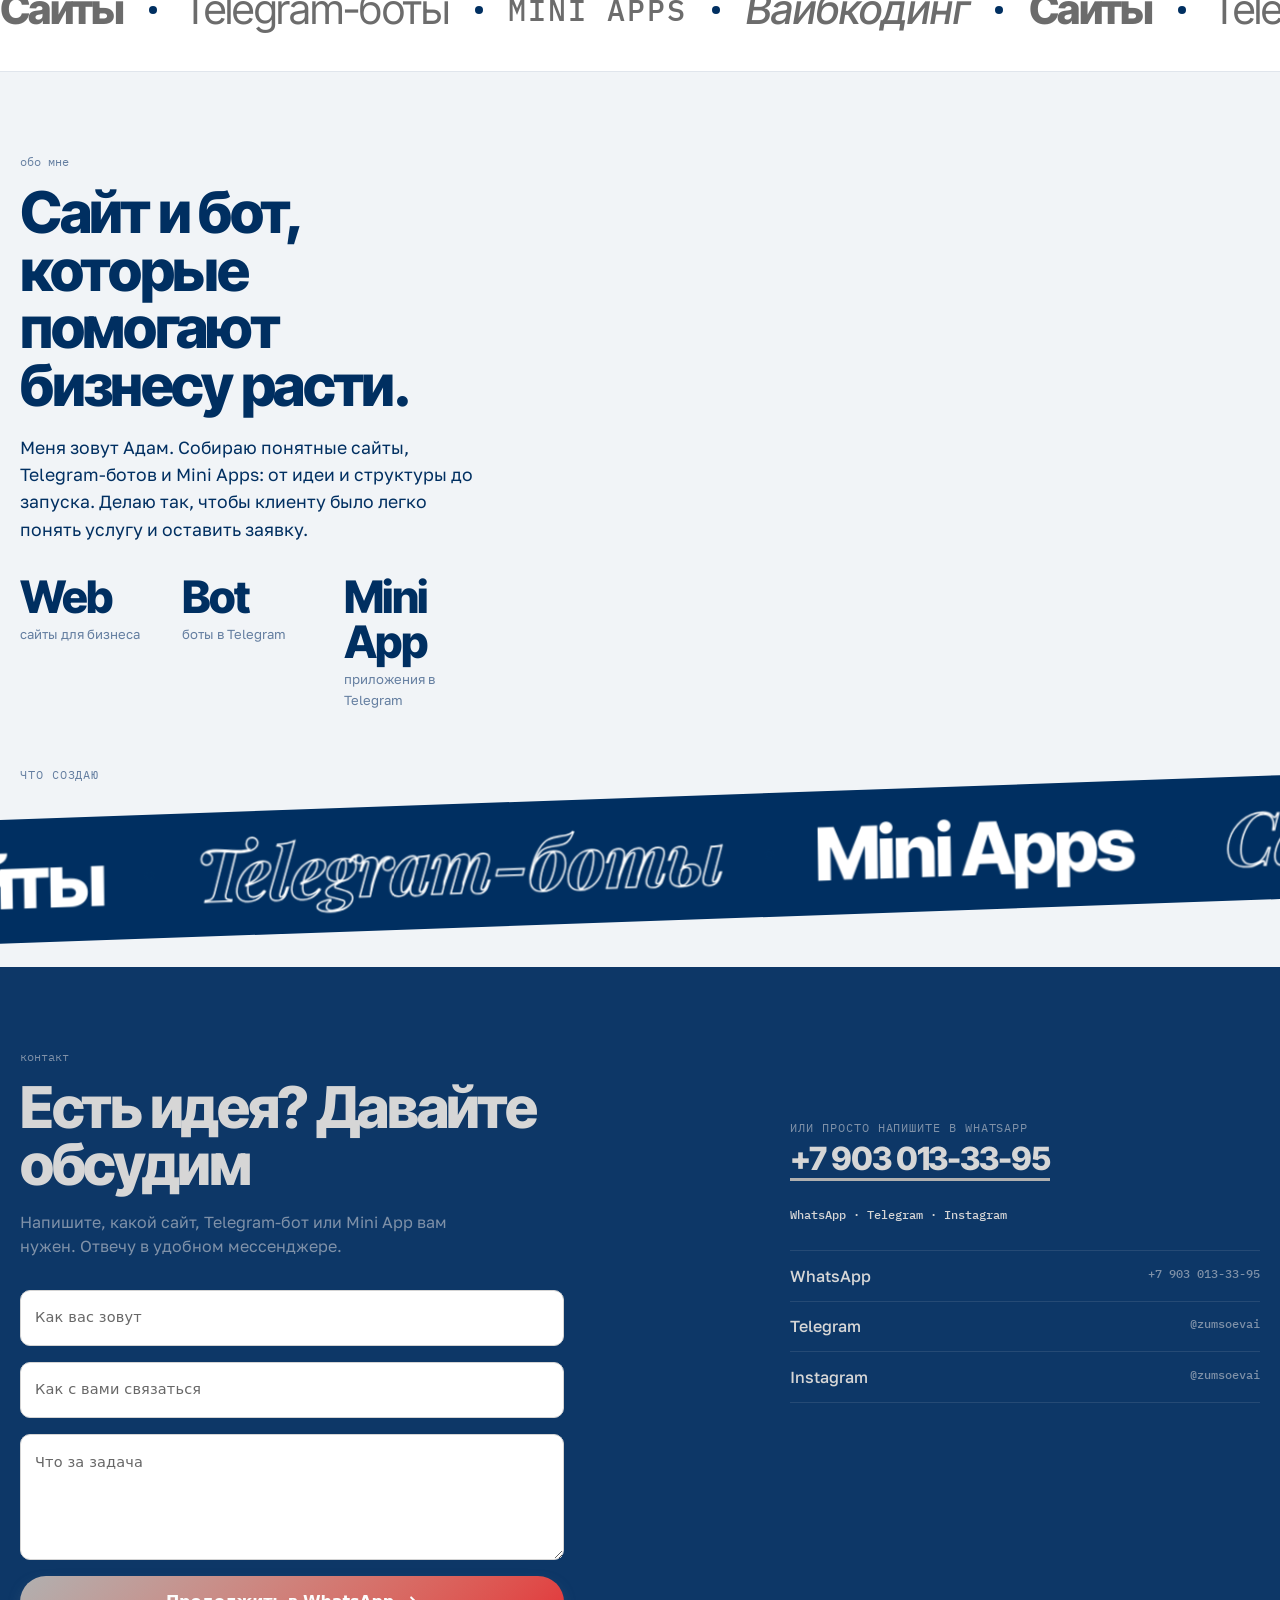
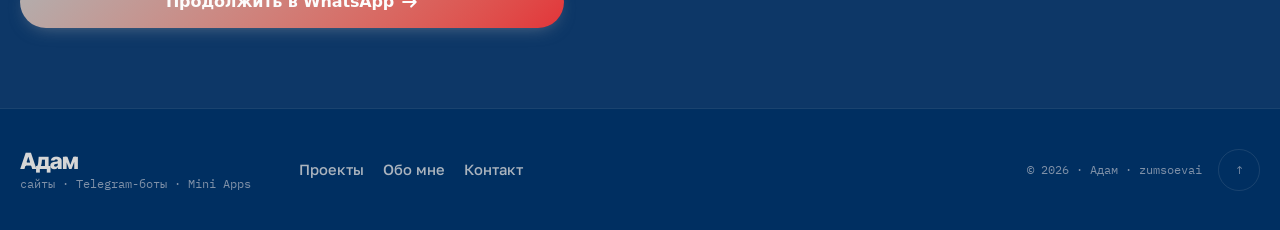
==== commit 4f1d6c63: "Apply navy portfolio theme and refreshed copy" ====
--- a/index.html
+++ b/index.html
@@ -16,7 +16,7 @@
     <meta property="og:image:alt" content="Адам — разработчик сайтов и Telegram-ботов" />
     <link rel="icon" type="image/svg+xml" href="./favicon.svg" />
     <title>Адам — сайты и Telegram-боты</title>
-    <script type="module" crossorigin src="./assets/index-C3W5EVlf.js"></script>
+    <script type="module" crossorigin src="./assets/index-CEeHo-Z0.js"></script>
     <link rel="stylesheet" crossorigin href="./assets/index-eLuvN8EP.css">
   </head>
   <body>
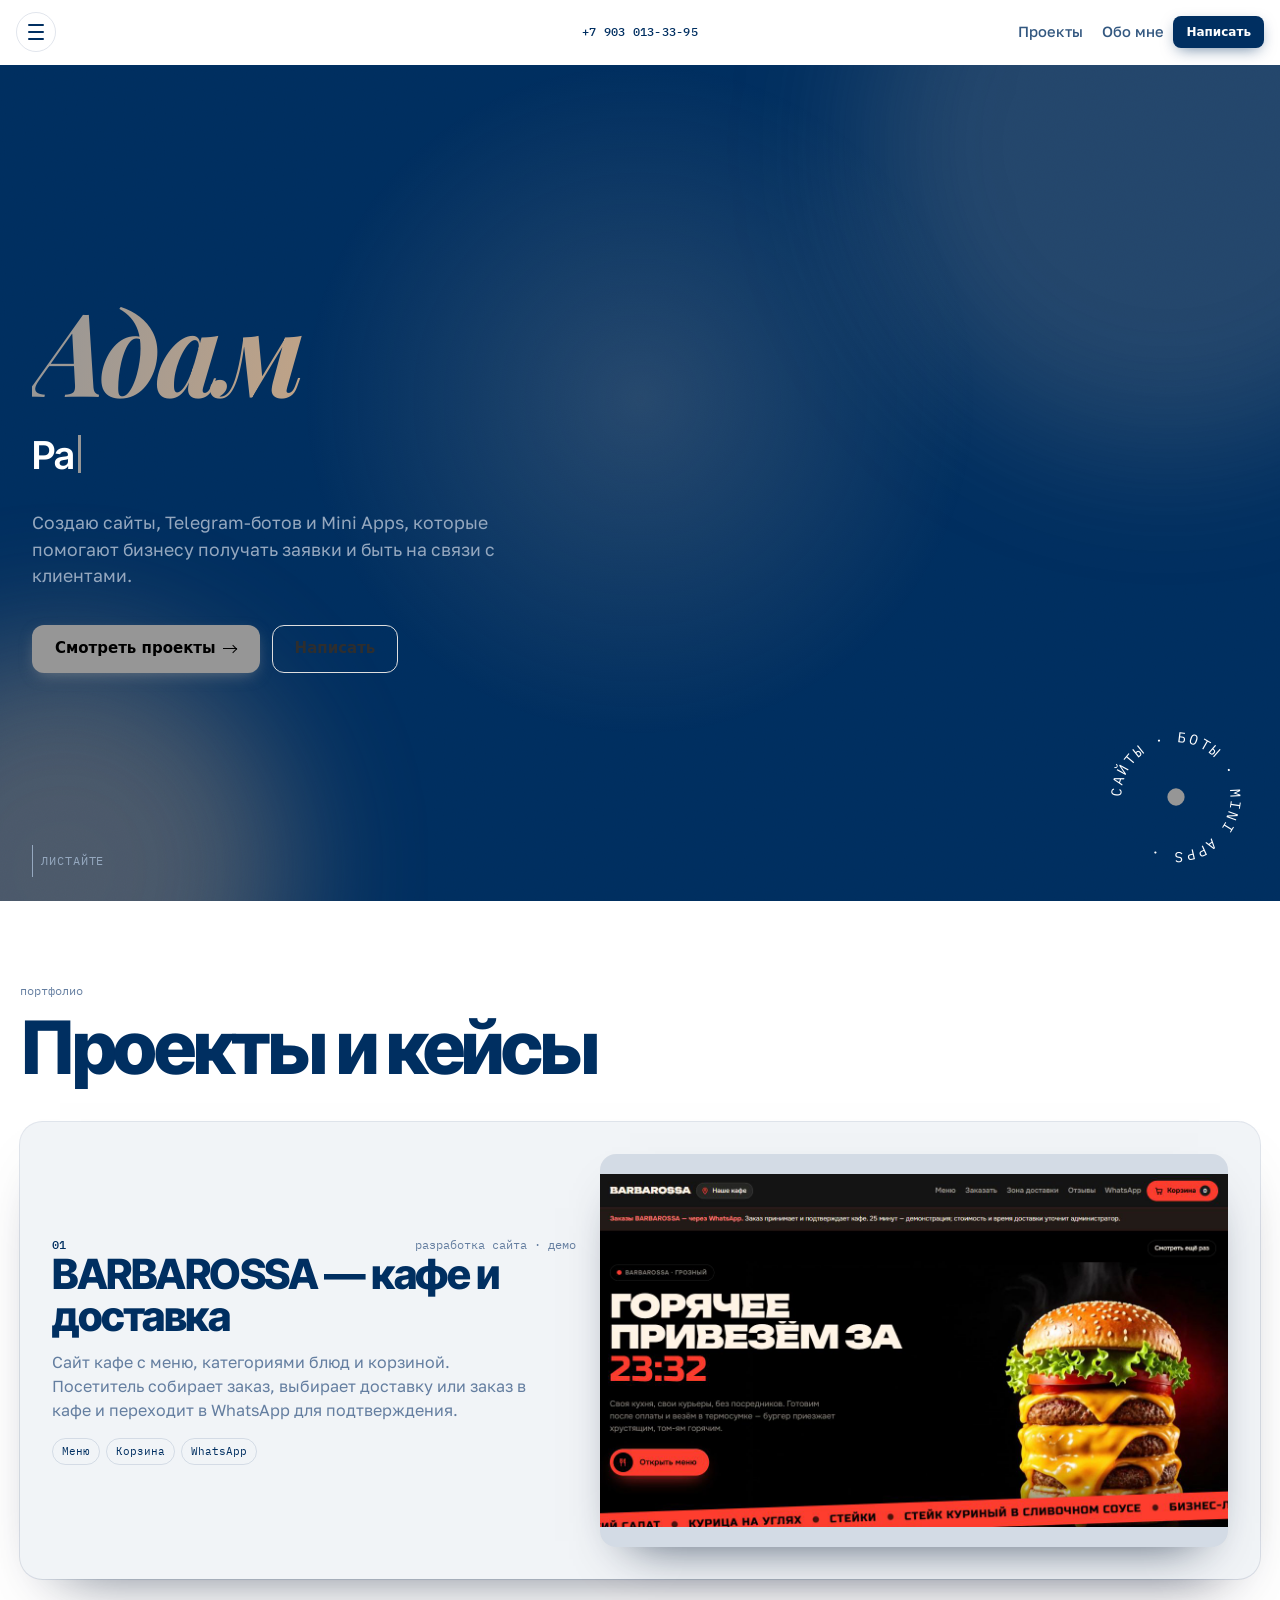
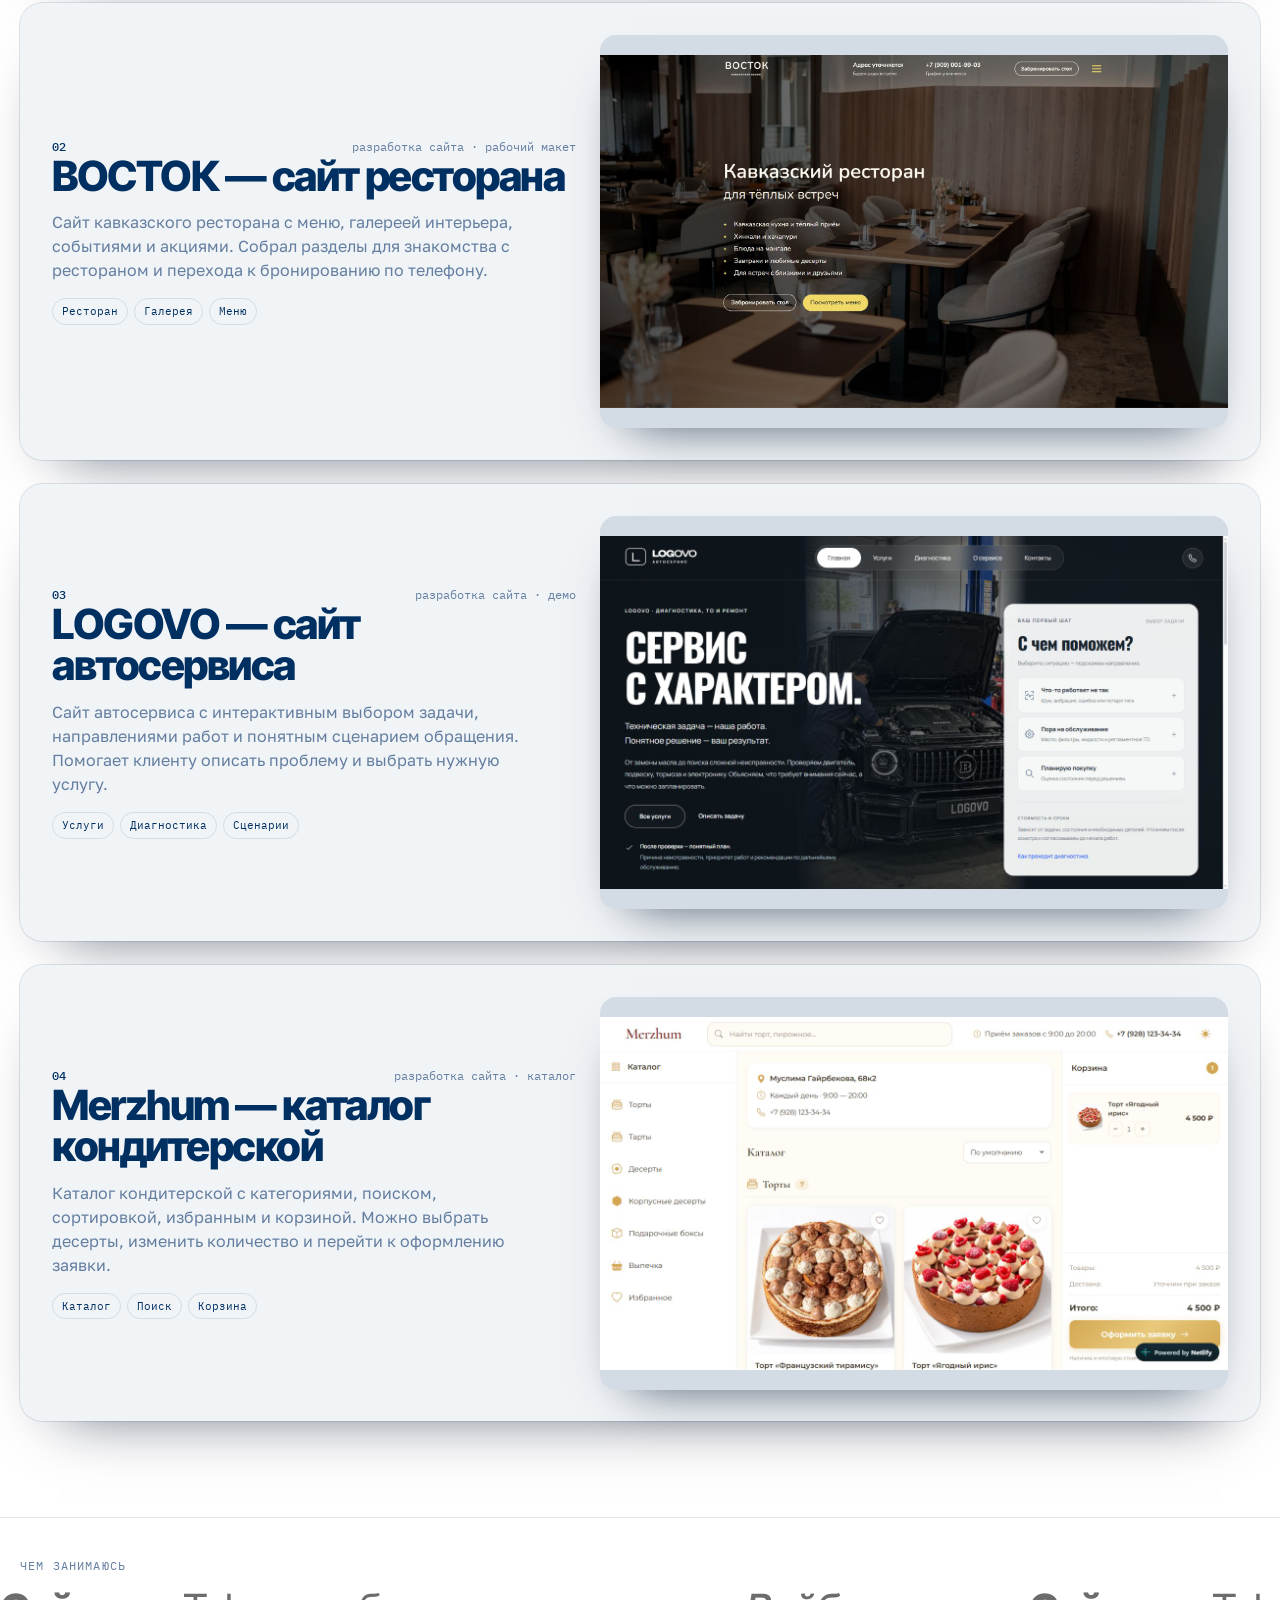
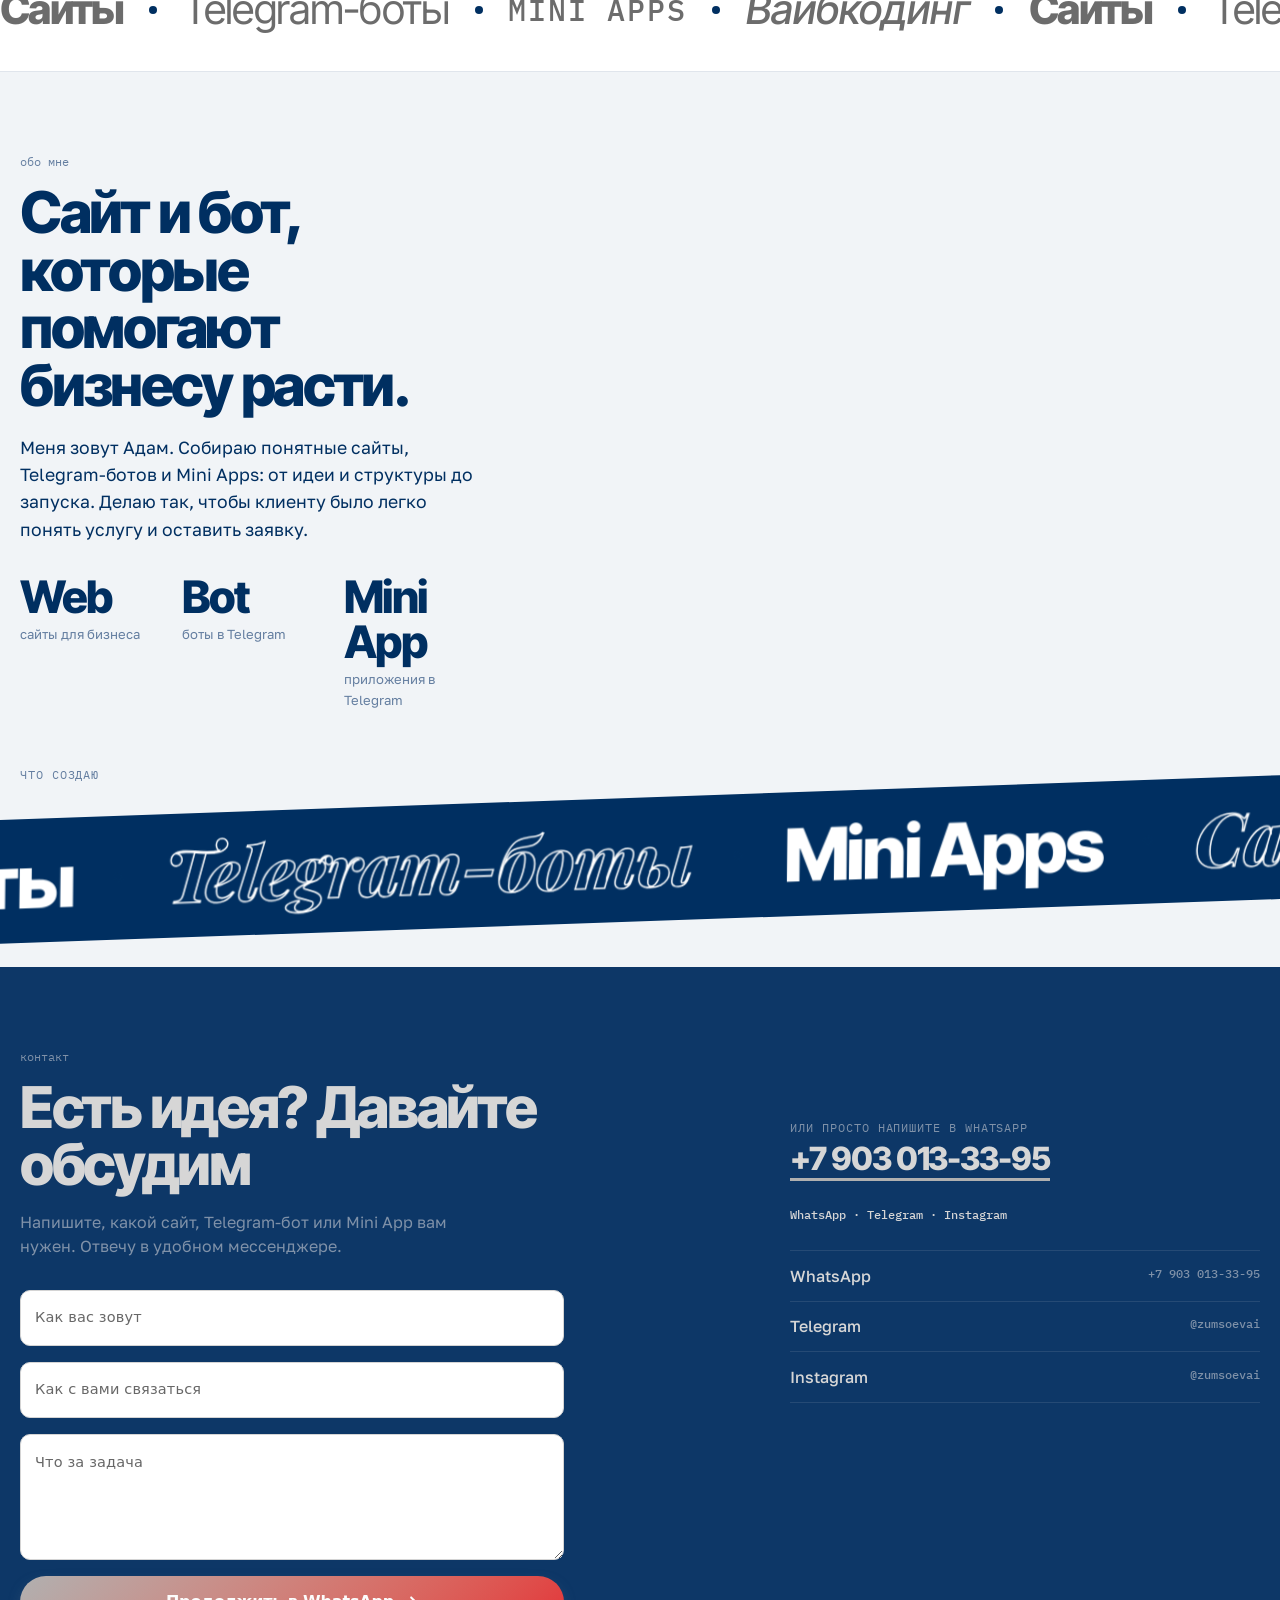
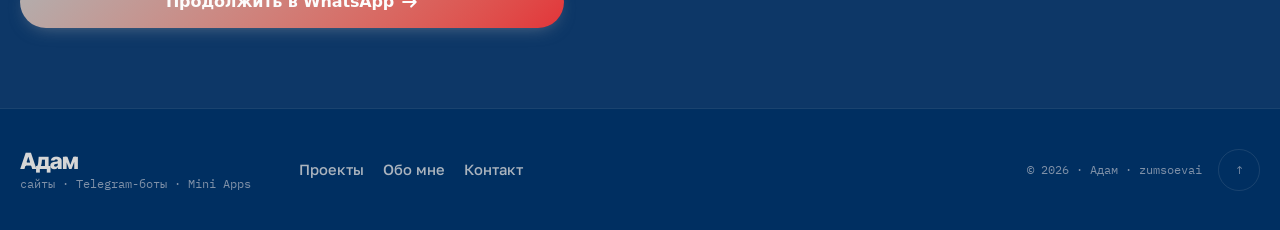
==== commit ab7c41b0: "Center phone number in navigation" ====
--- a/index.html
+++ b/index.html
@@ -16,7 +16,7 @@
     <meta property="og:image:alt" content="Адам — разработчик сайтов и Telegram-ботов" />
     <link rel="icon" type="image/svg+xml" href="./favicon.svg" />
     <title>Адам — сайты и Telegram-боты</title>
-    <script type="module" crossorigin src="./assets/index-CEeHo-Z0.js"></script>
+    <script type="module" crossorigin src="./assets/index-DxGYlRkh.js"></script>
     <link rel="stylesheet" crossorigin href="./assets/index-eLuvN8EP.css">
   </head>
   <body>
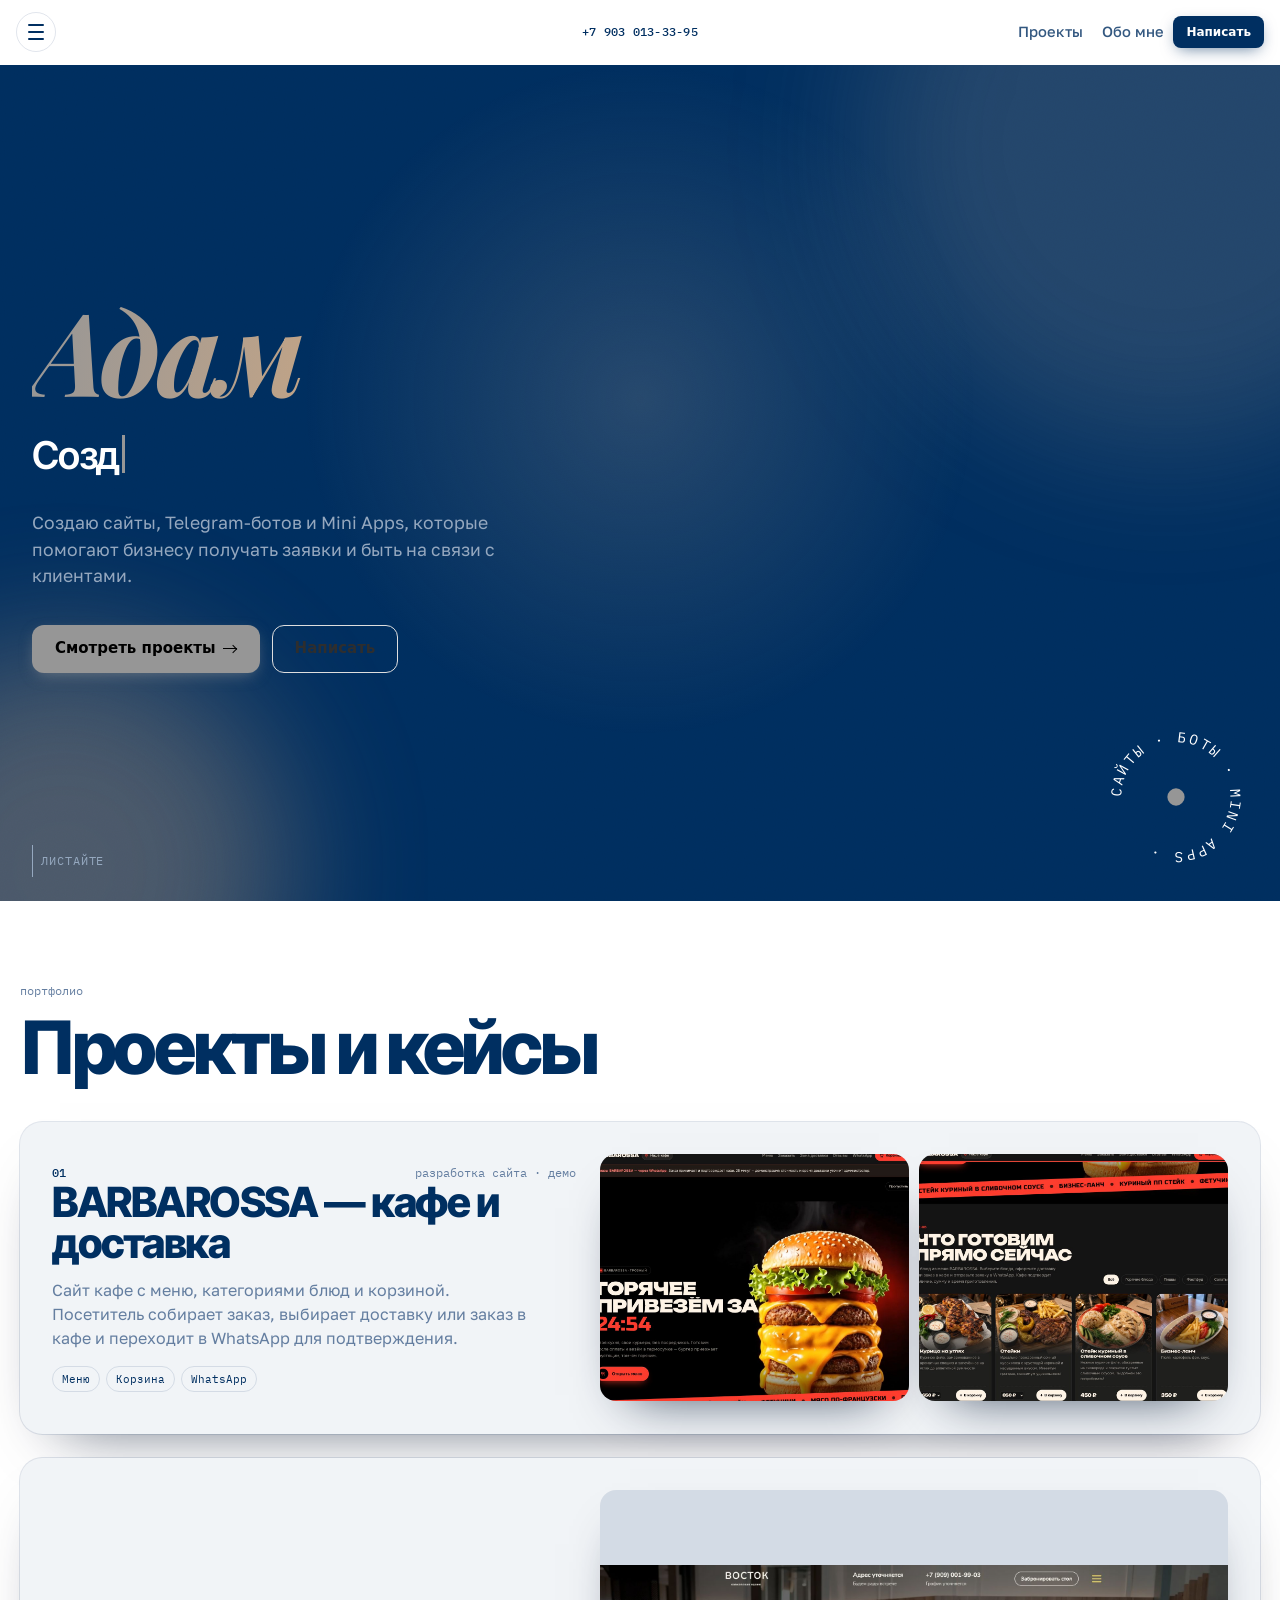
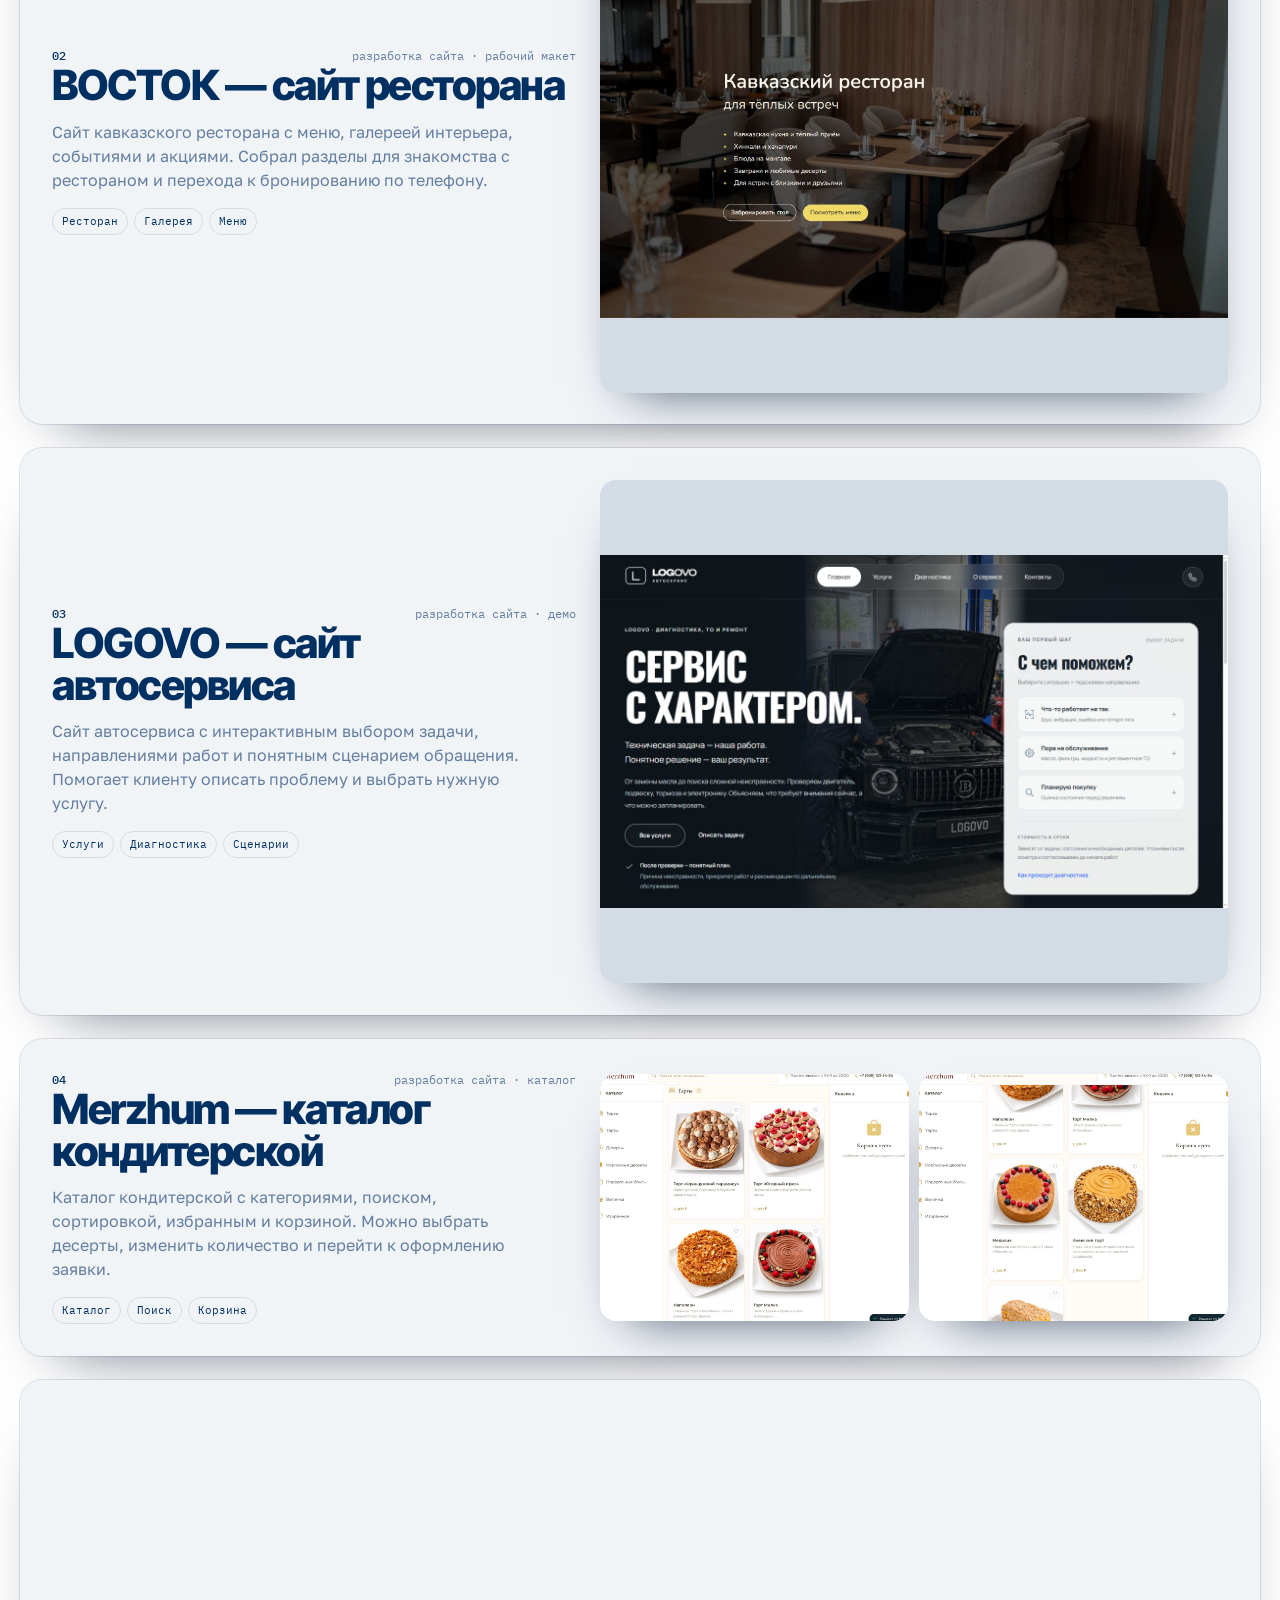
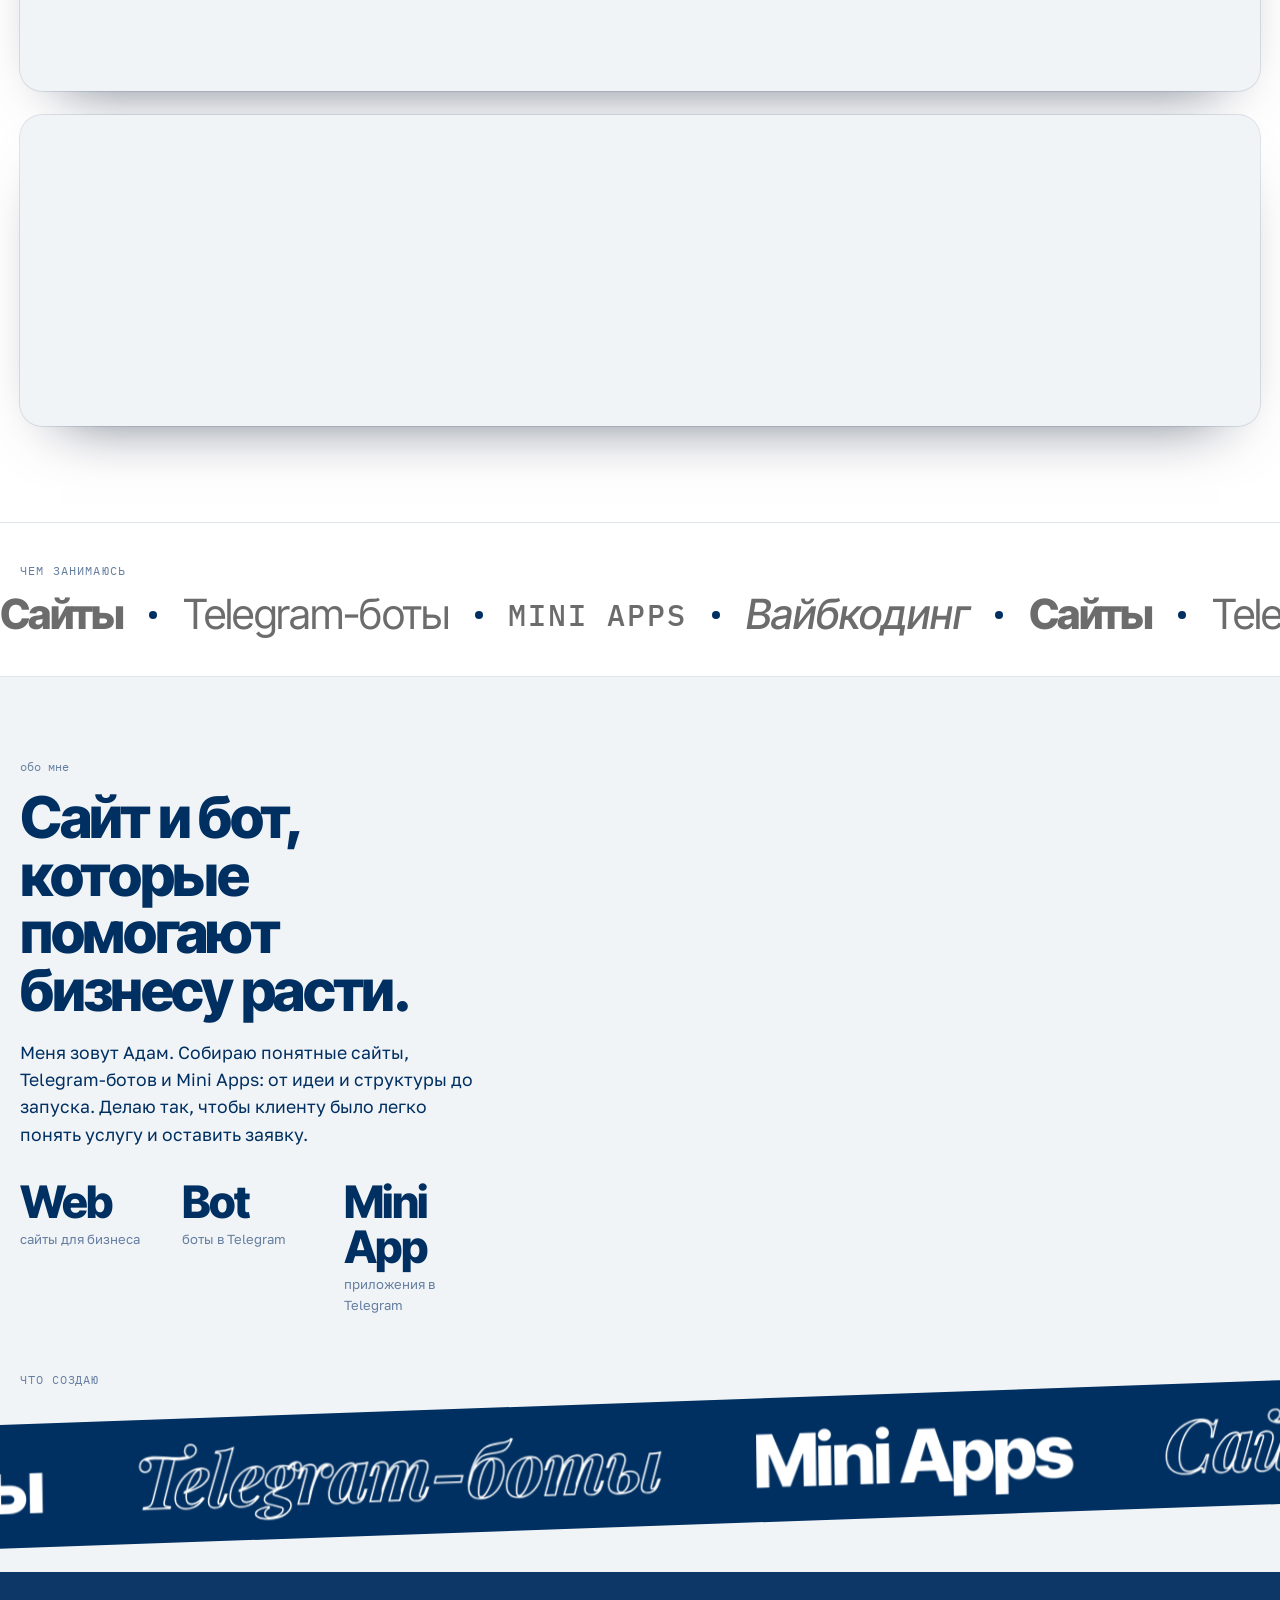
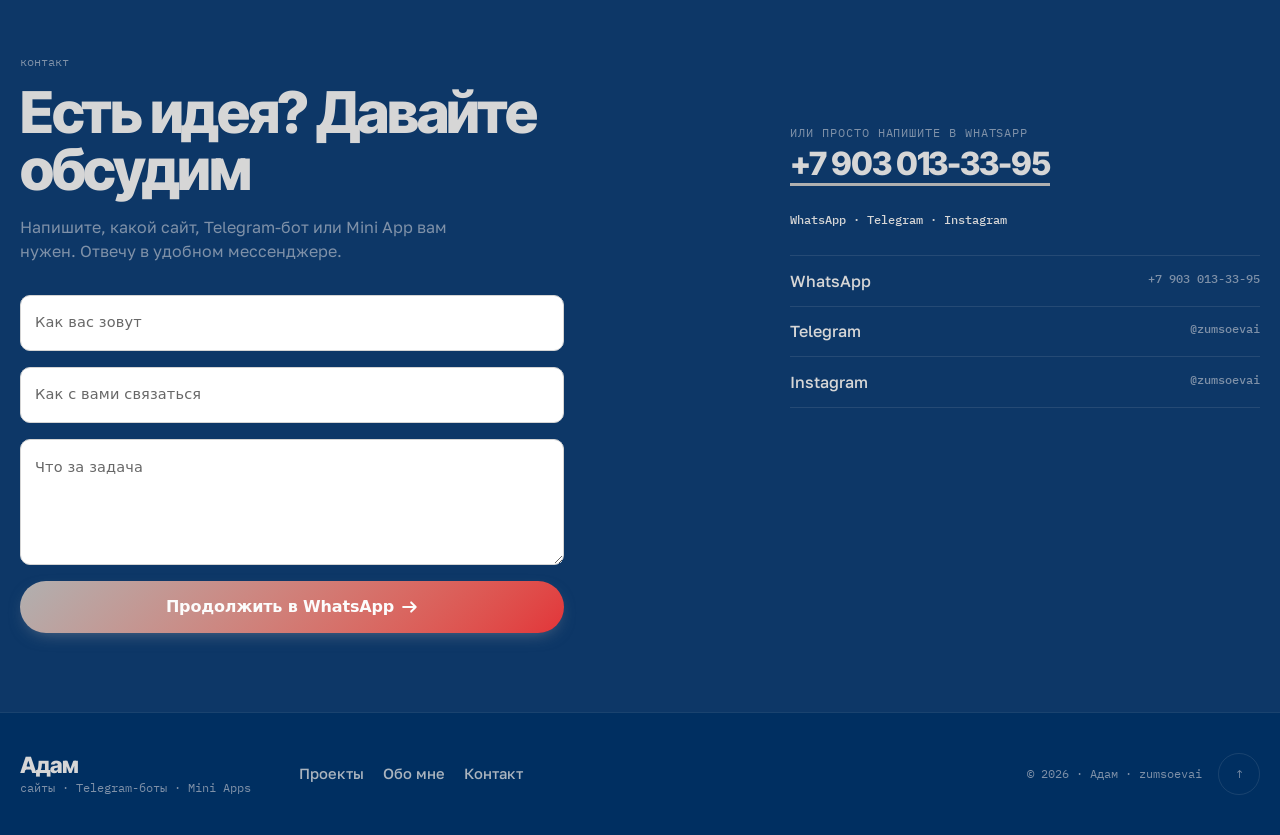
==== commit 91b2bca7: "Add case screenshot galleries" ====
--- a/index.html
+++ b/index.html
@@ -16,7 +16,7 @@
     <meta property="og:image:alt" content="Адам — разработчик сайтов и Telegram-ботов" />
     <link rel="icon" type="image/svg+xml" href="./favicon.svg" />
     <title>Адам — сайты и Telegram-боты</title>
-    <script type="module" crossorigin src="./assets/index-DxGYlRkh.js"></script>
+    <script type="module" crossorigin src="./assets/index-mM93w8rW.js"></script>
     <link rel="stylesheet" crossorigin href="./assets/index-eLuvN8EP.css">
   </head>
   <body>
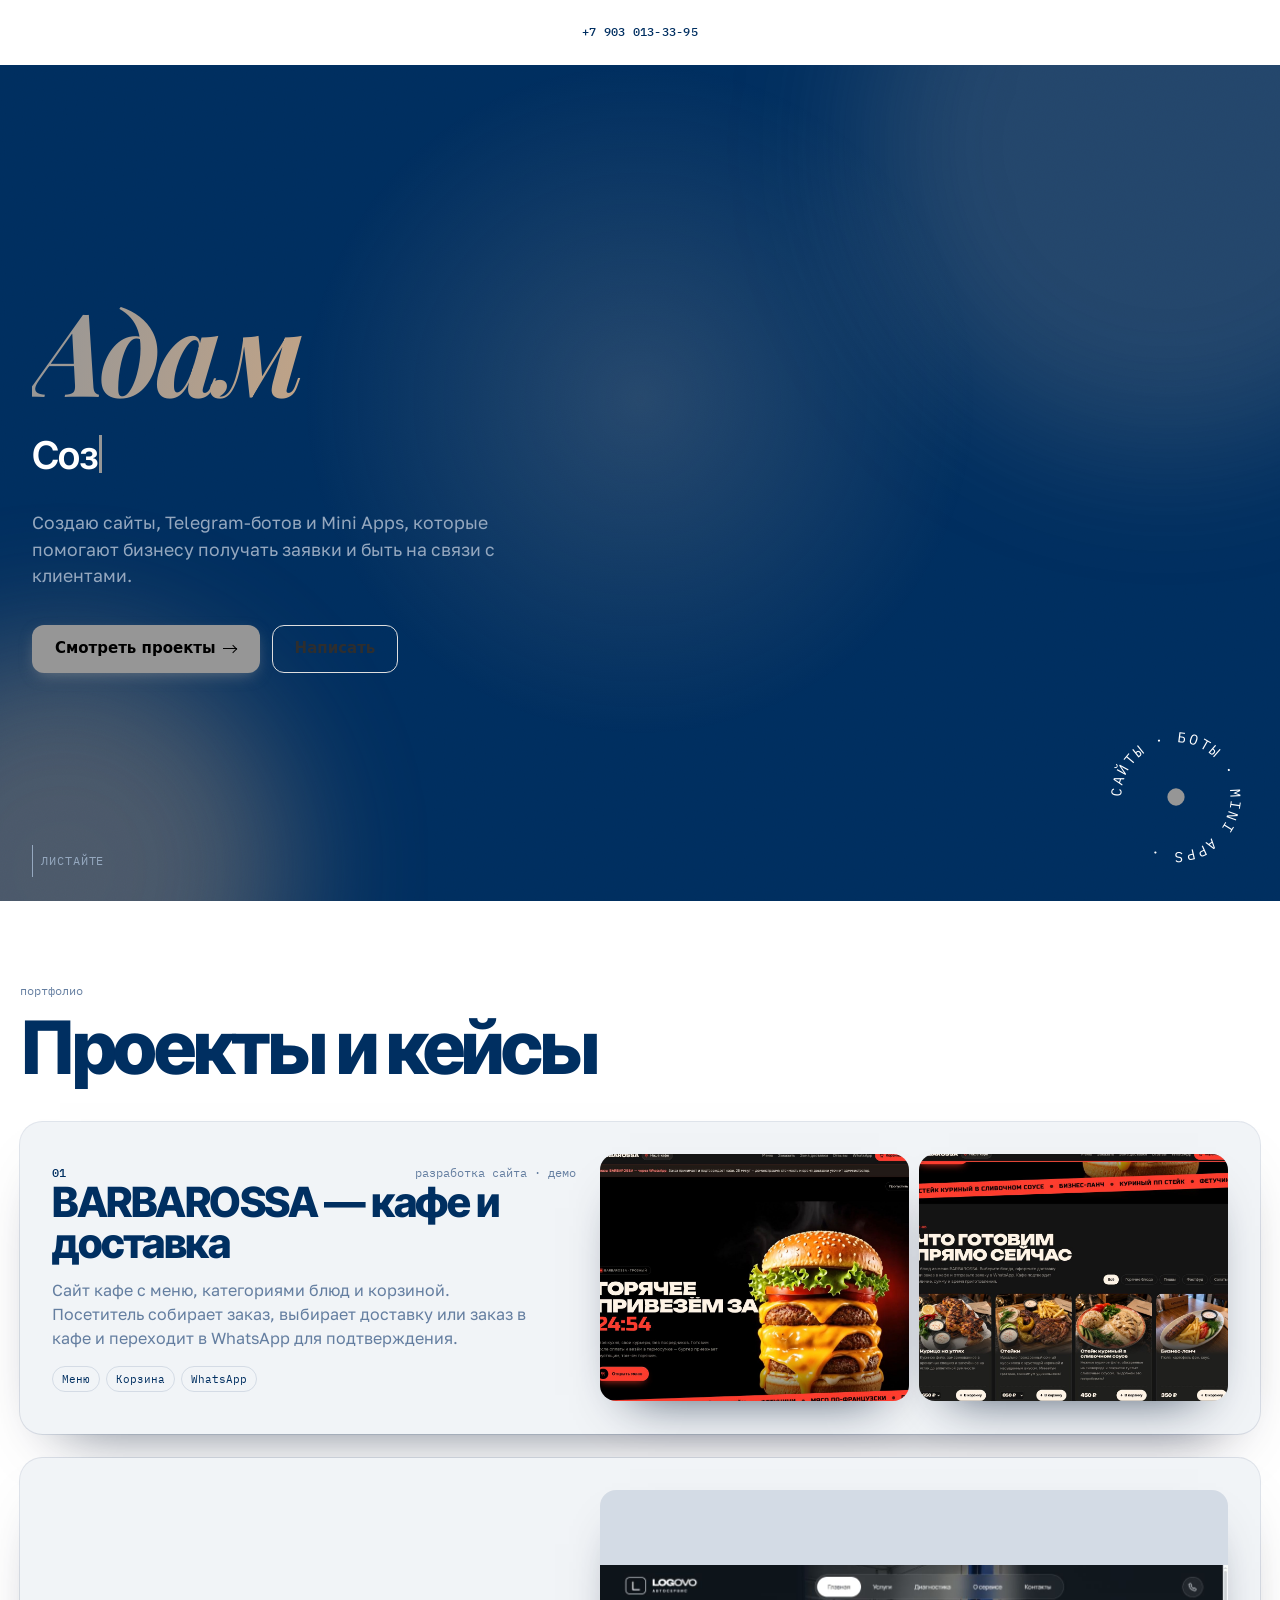
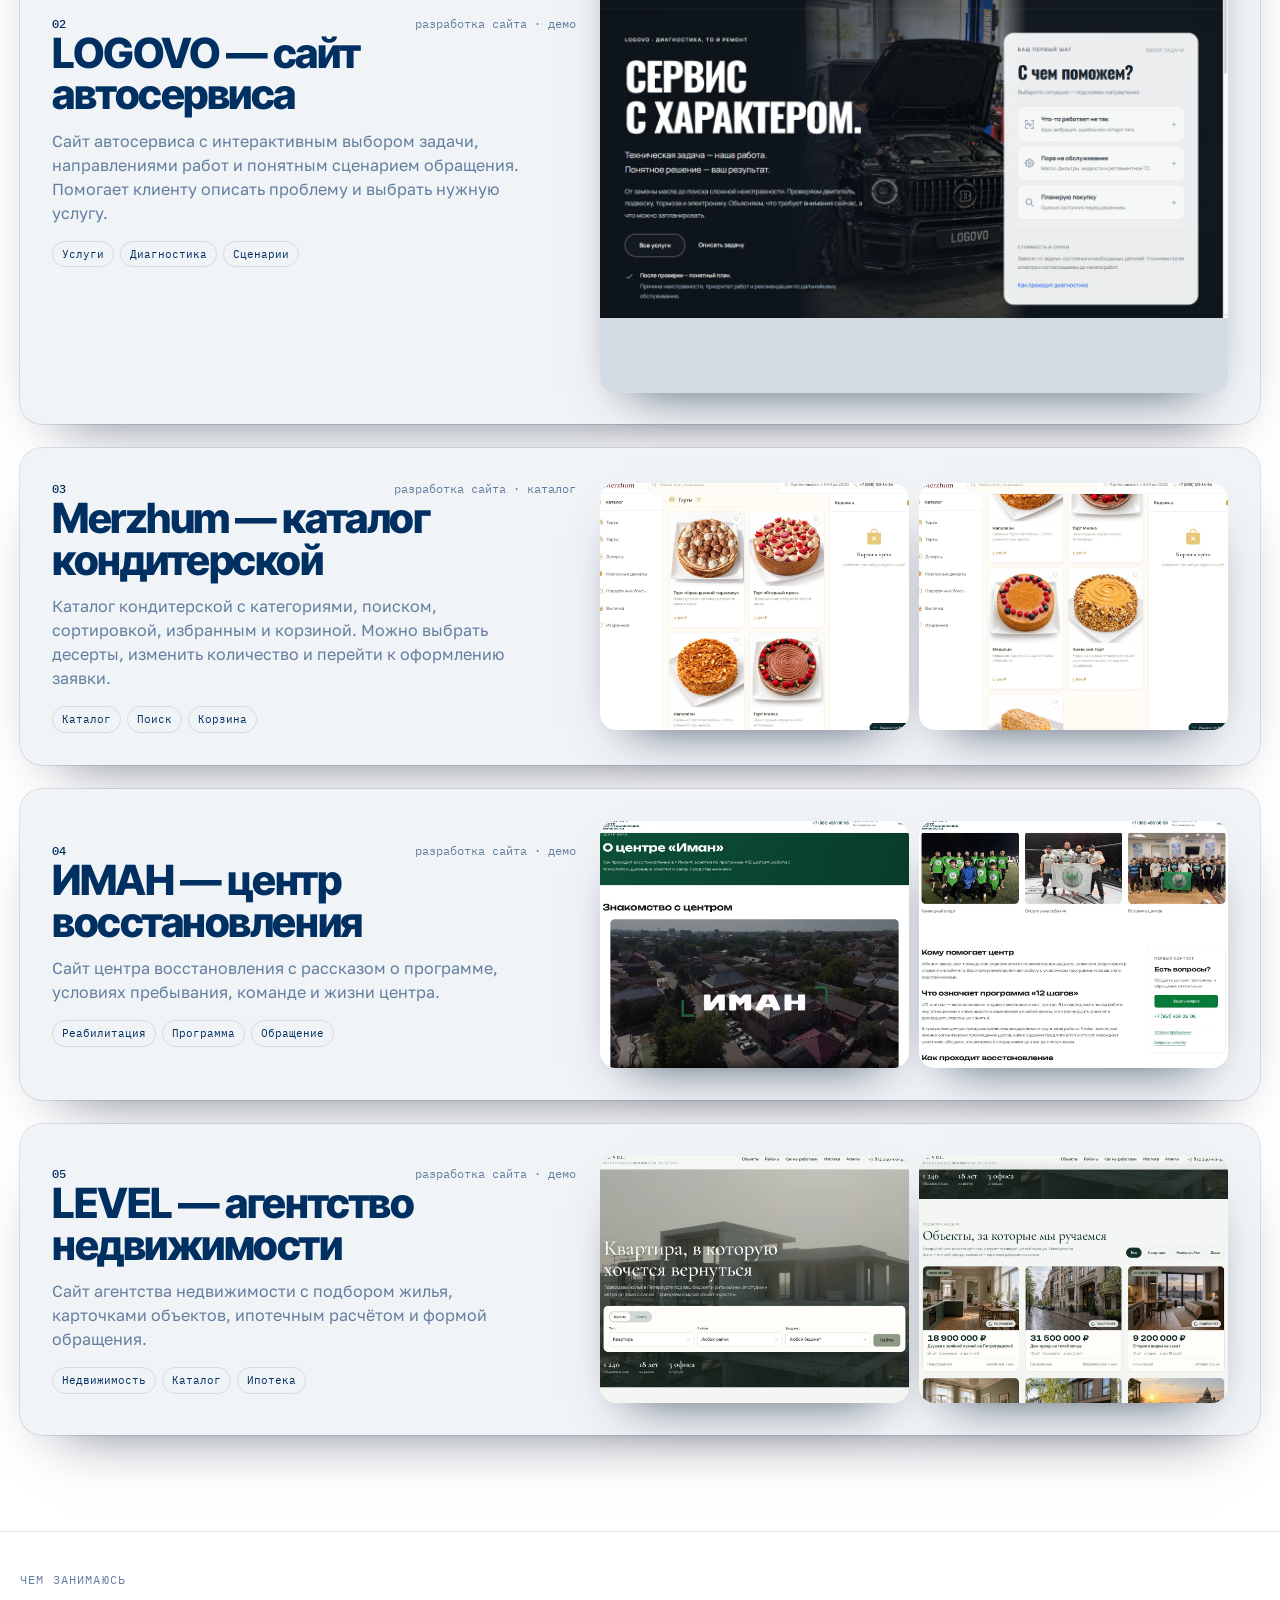
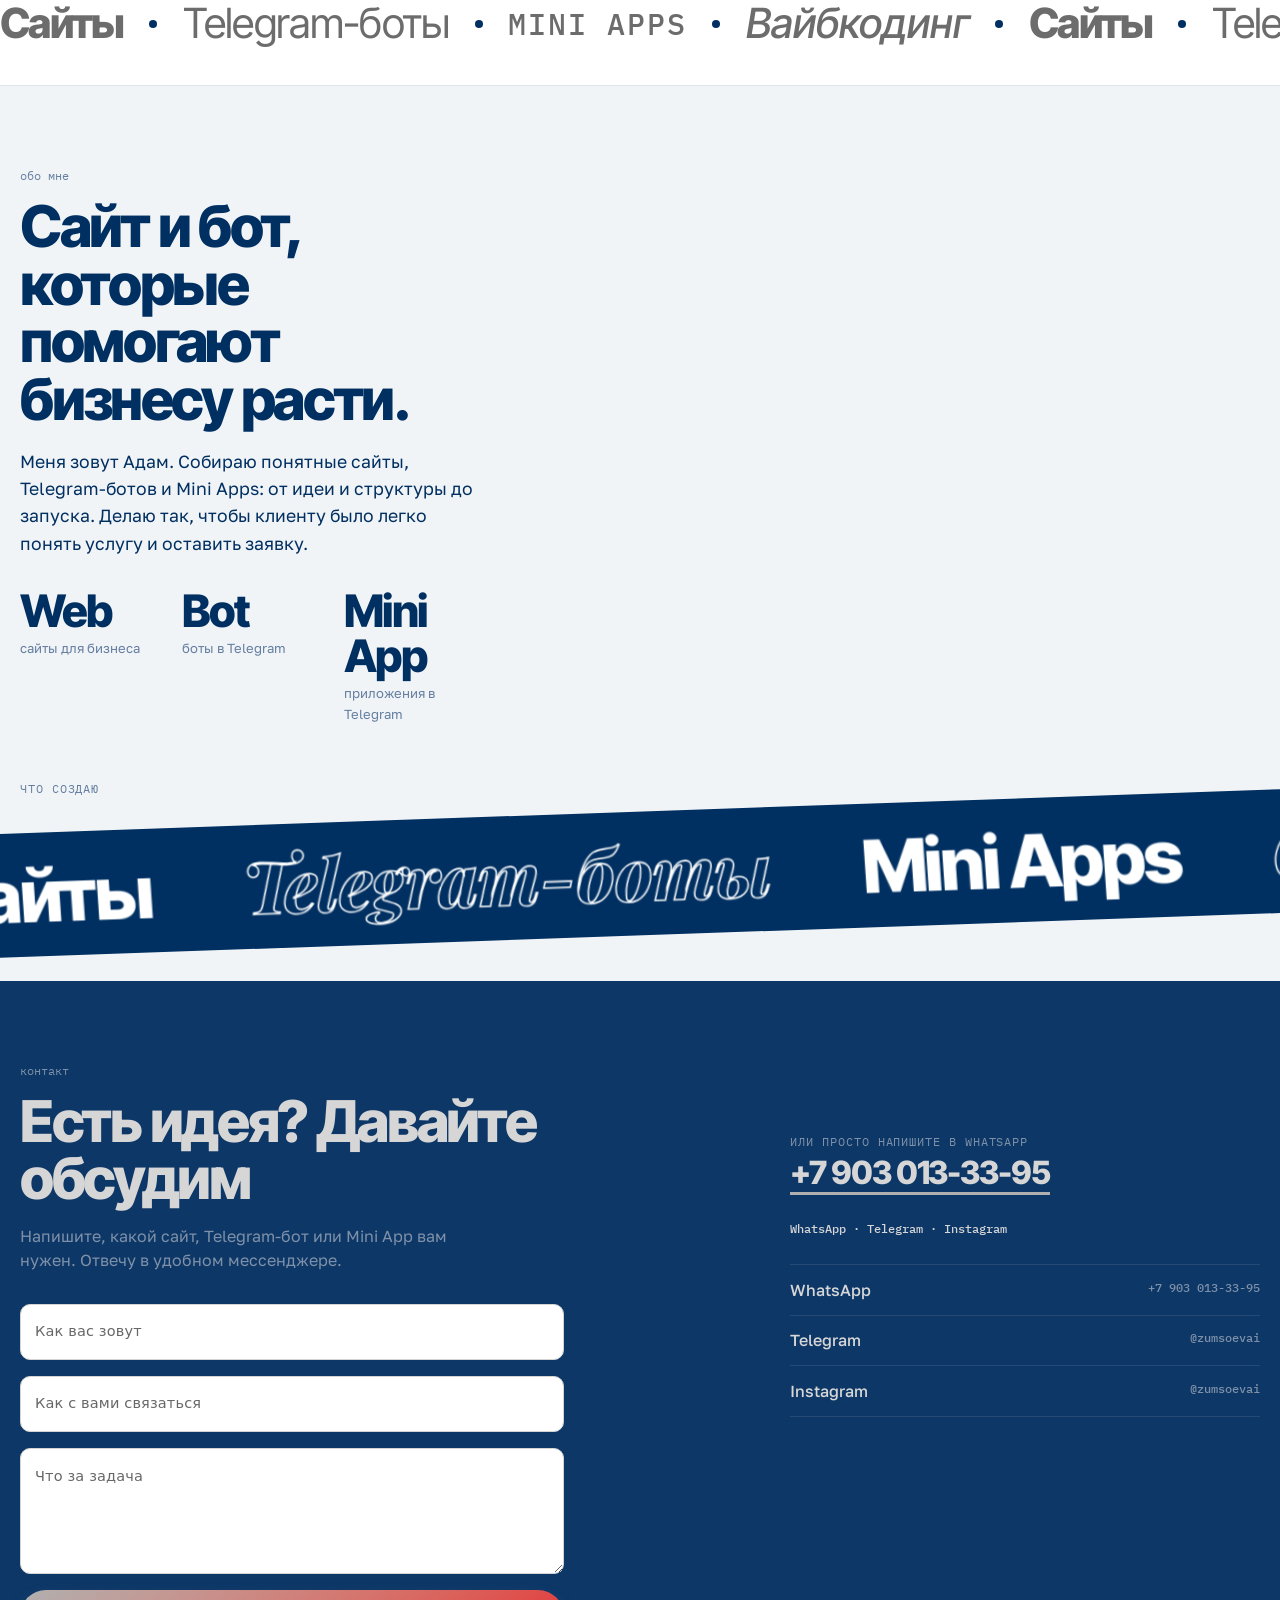
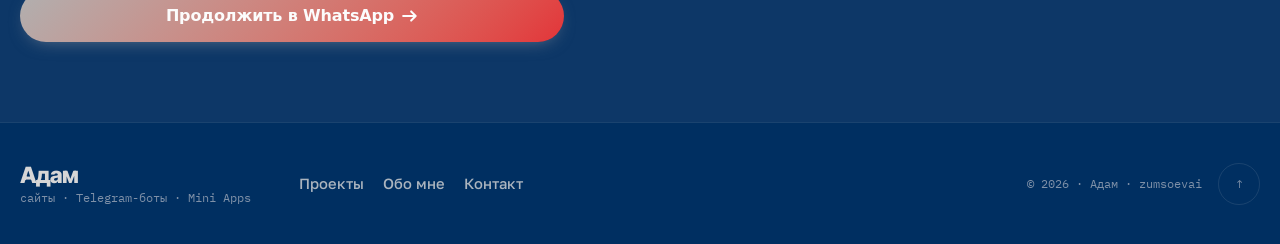
==== commit df061877: "Simplify header and add image lightbox" ====
--- a/index.html
+++ b/index.html
@@ -16,7 +16,7 @@
     <meta property="og:image:alt" content="Адам — разработчик сайтов и Telegram-ботов" />
     <link rel="icon" type="image/svg+xml" href="./favicon.svg" />
     <title>Адам — сайты и Telegram-боты</title>
-    <script type="module" crossorigin src="./assets/index-mM93w8rW.js"></script>
+    <script type="module" crossorigin src="./assets/index-D0iD0Cdh.js"></script>
     <link rel="stylesheet" crossorigin href="./assets/index-eLuvN8EP.css">
   </head>
   <body>
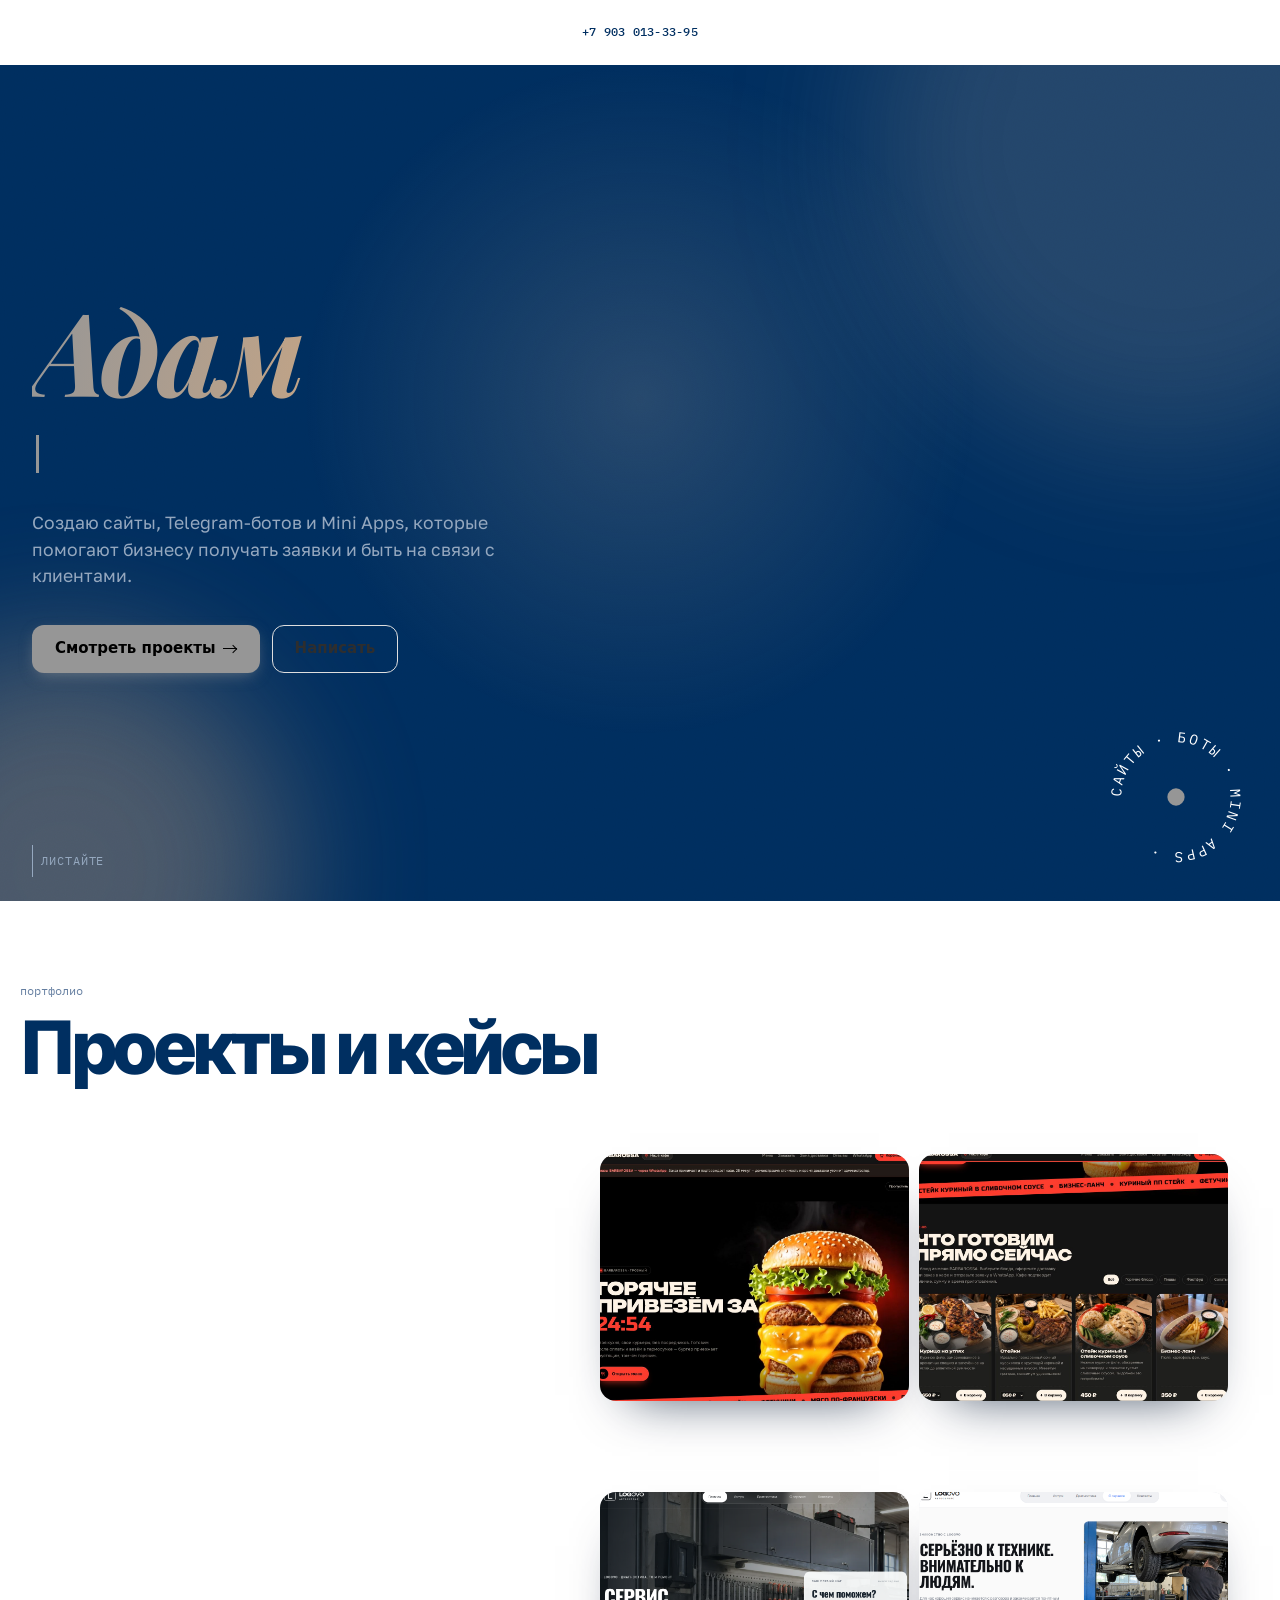
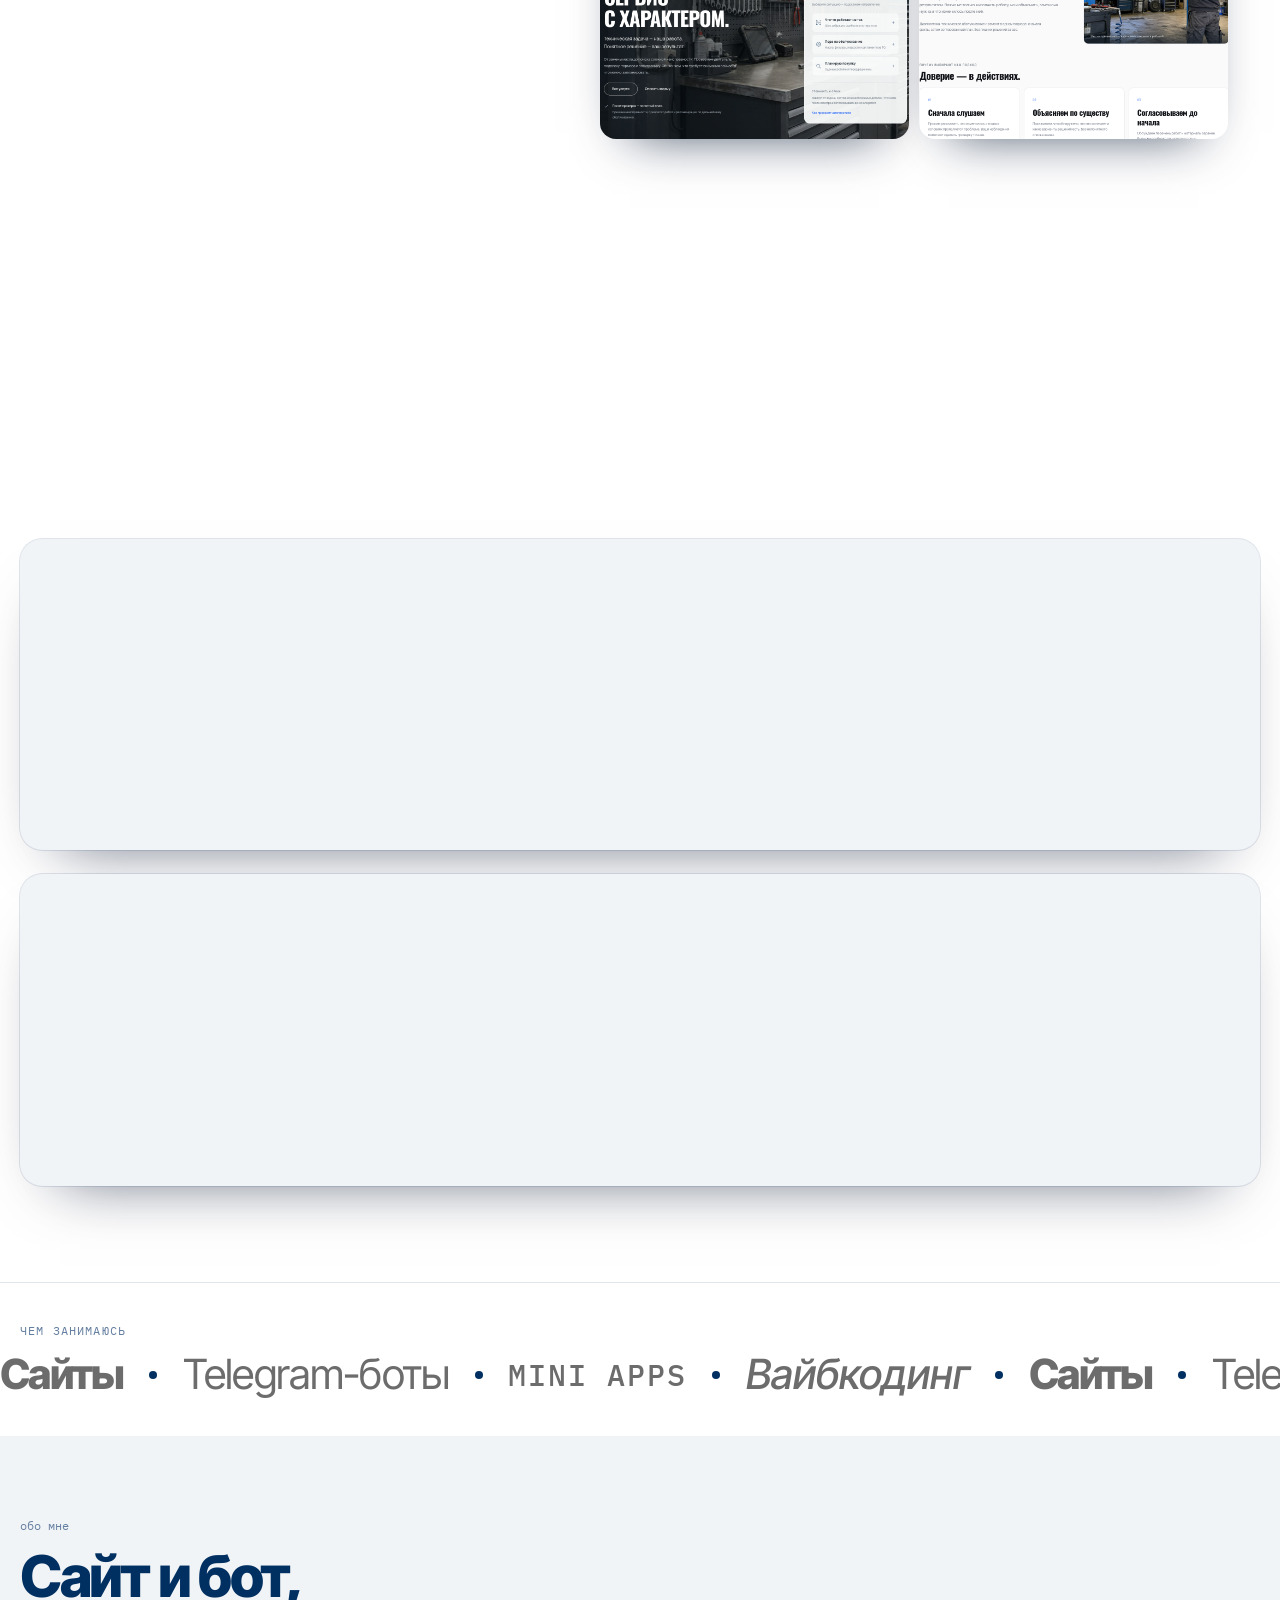
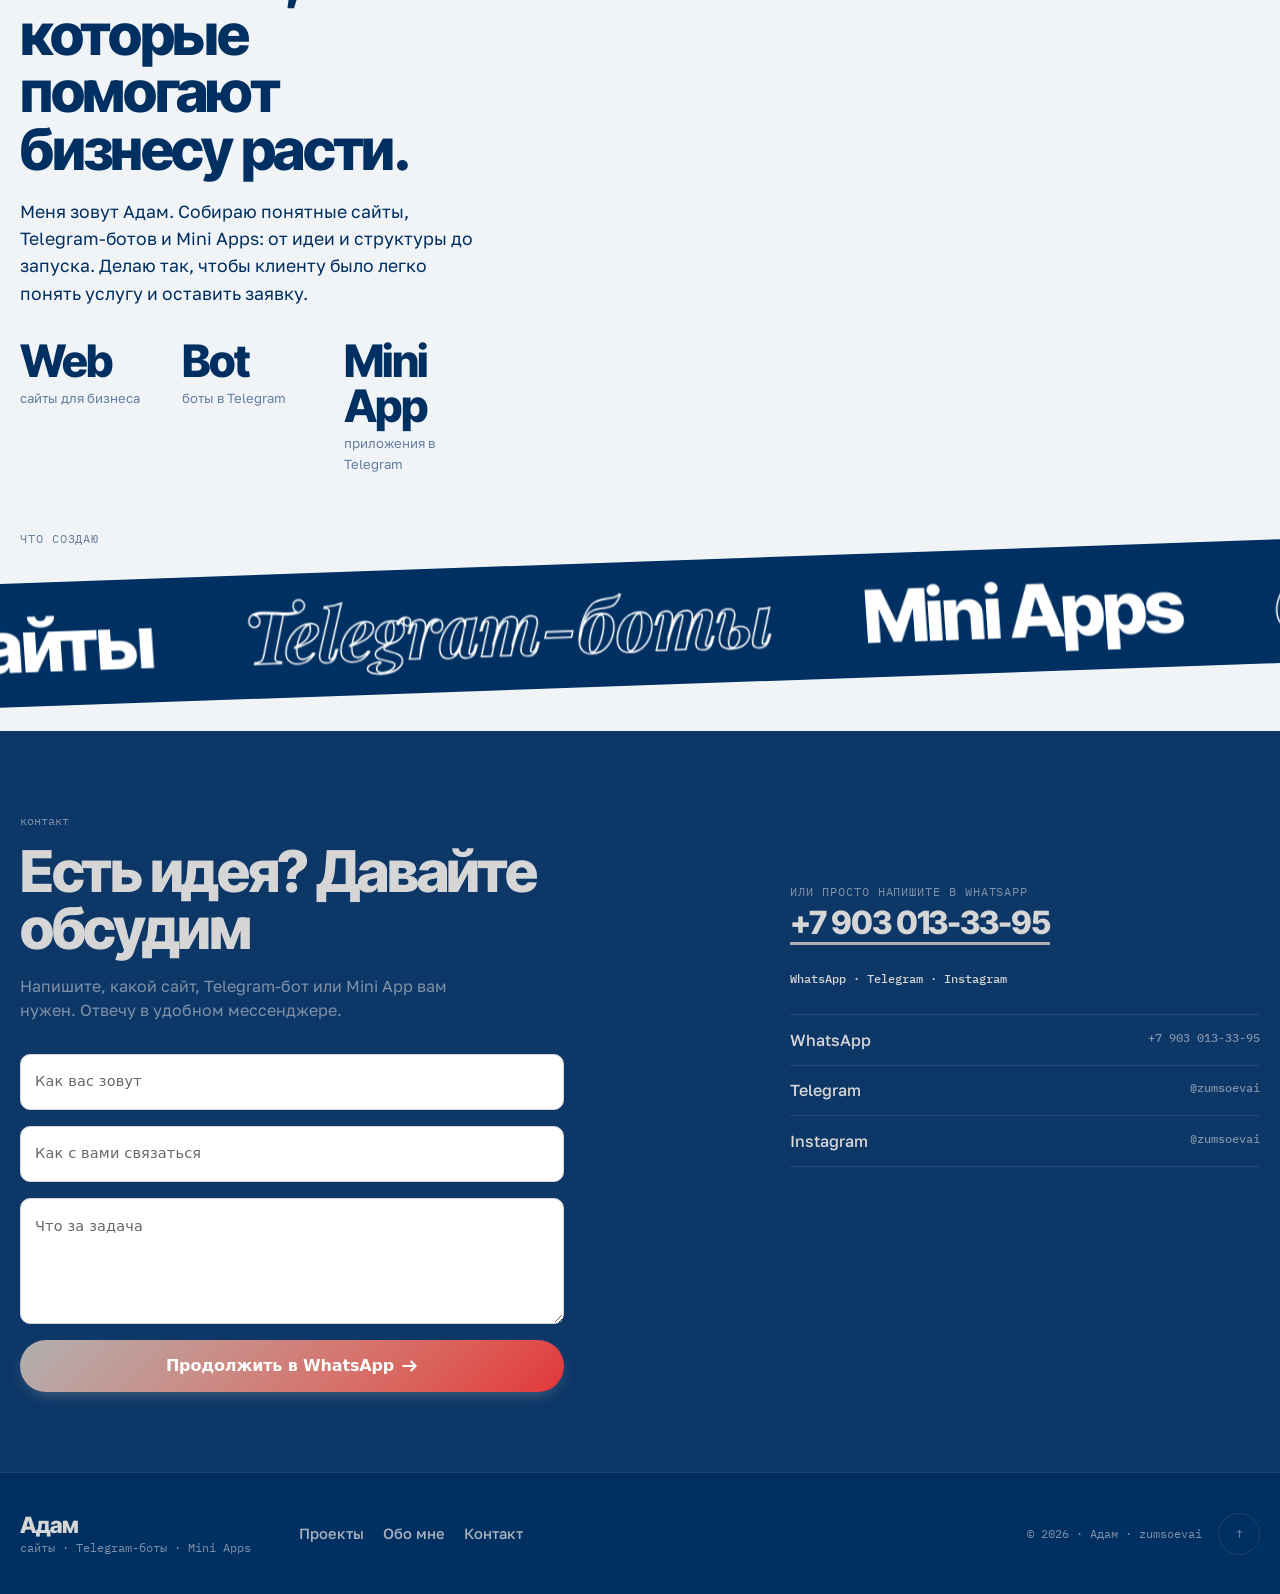
==== commit 15c7c3ab: "Update Logovo case screenshots" ====
--- a/index.html
+++ b/index.html
@@ -16,7 +16,7 @@
     <meta property="og:image:alt" content="Адам — разработчик сайтов и Telegram-ботов" />
     <link rel="icon" type="image/svg+xml" href="./favicon.svg" />
     <title>Адам — сайты и Telegram-боты</title>
-    <script type="module" crossorigin src="./assets/index-D0iD0Cdh.js"></script>
+    <script type="module" crossorigin src="./assets/index-DF3mIknF.js"></script>
     <link rel="stylesheet" crossorigin href="./assets/index-eLuvN8EP.css">
   </head>
   <body>
